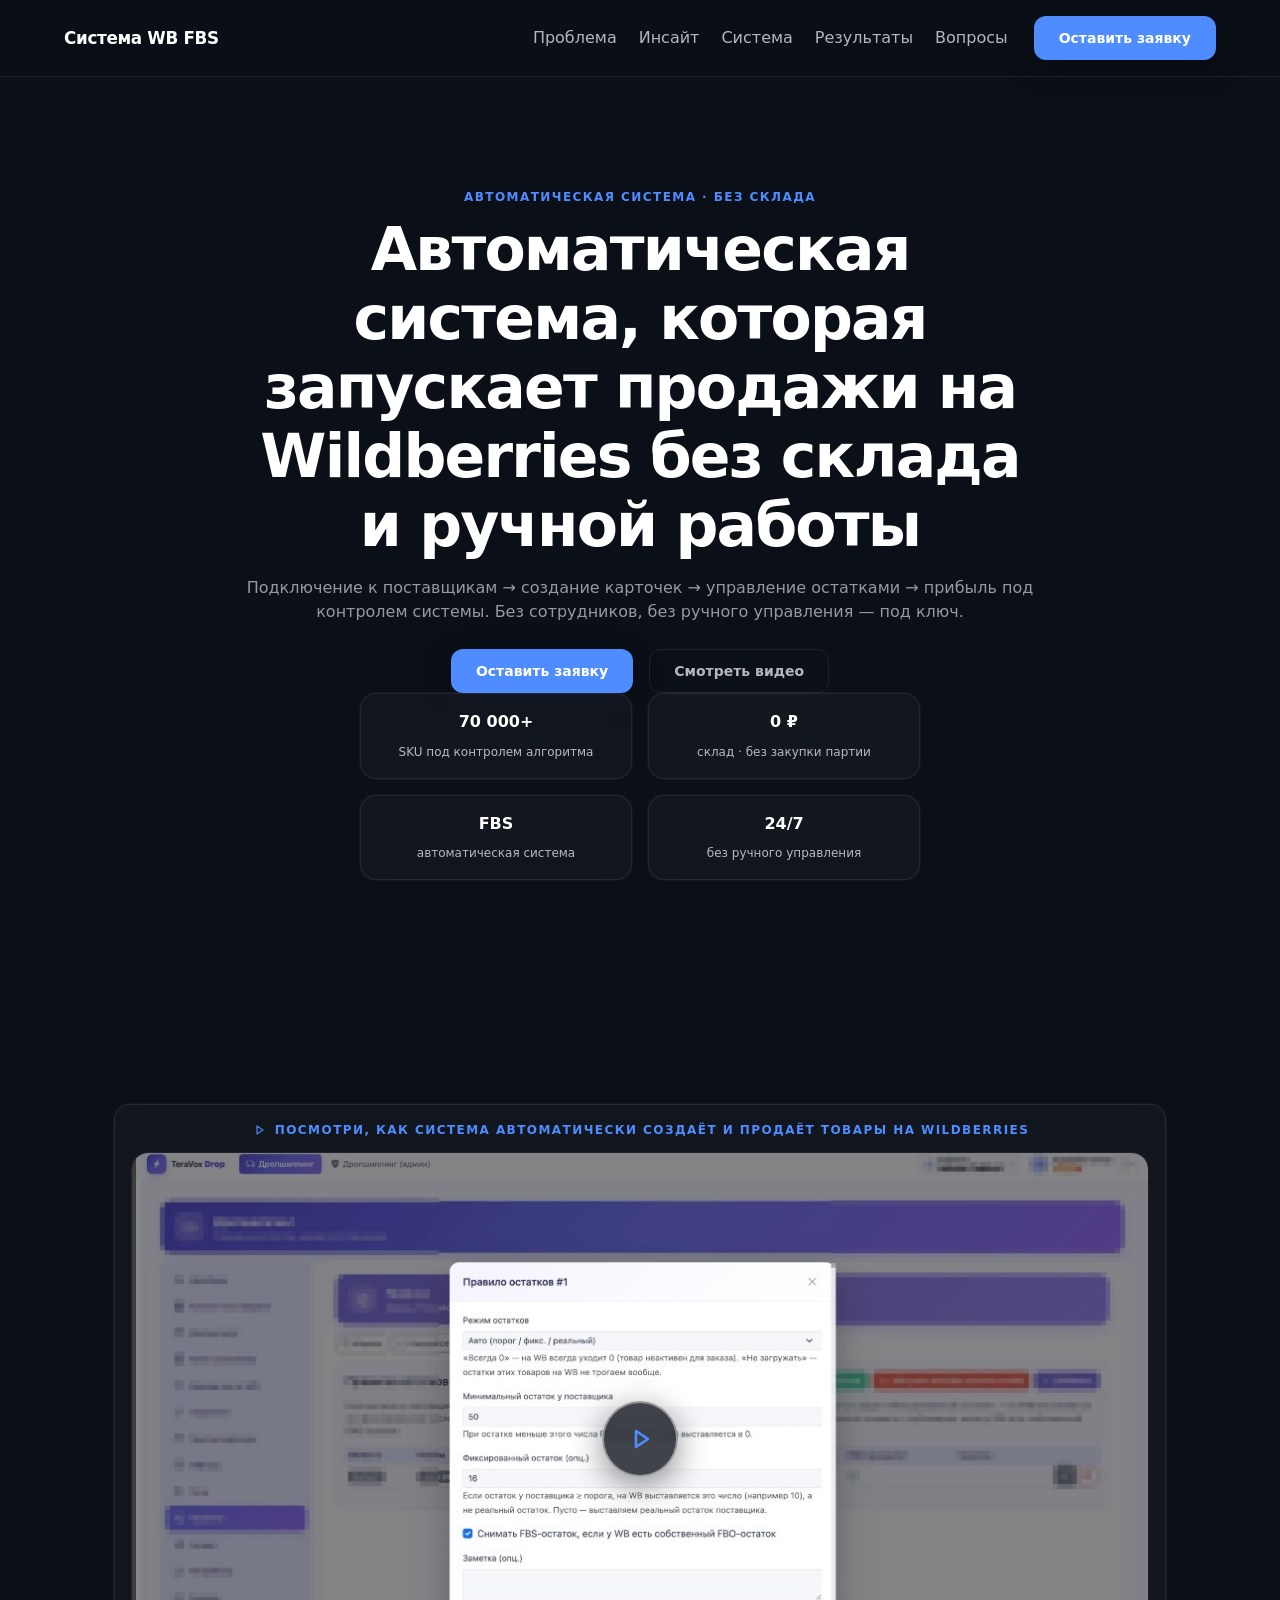
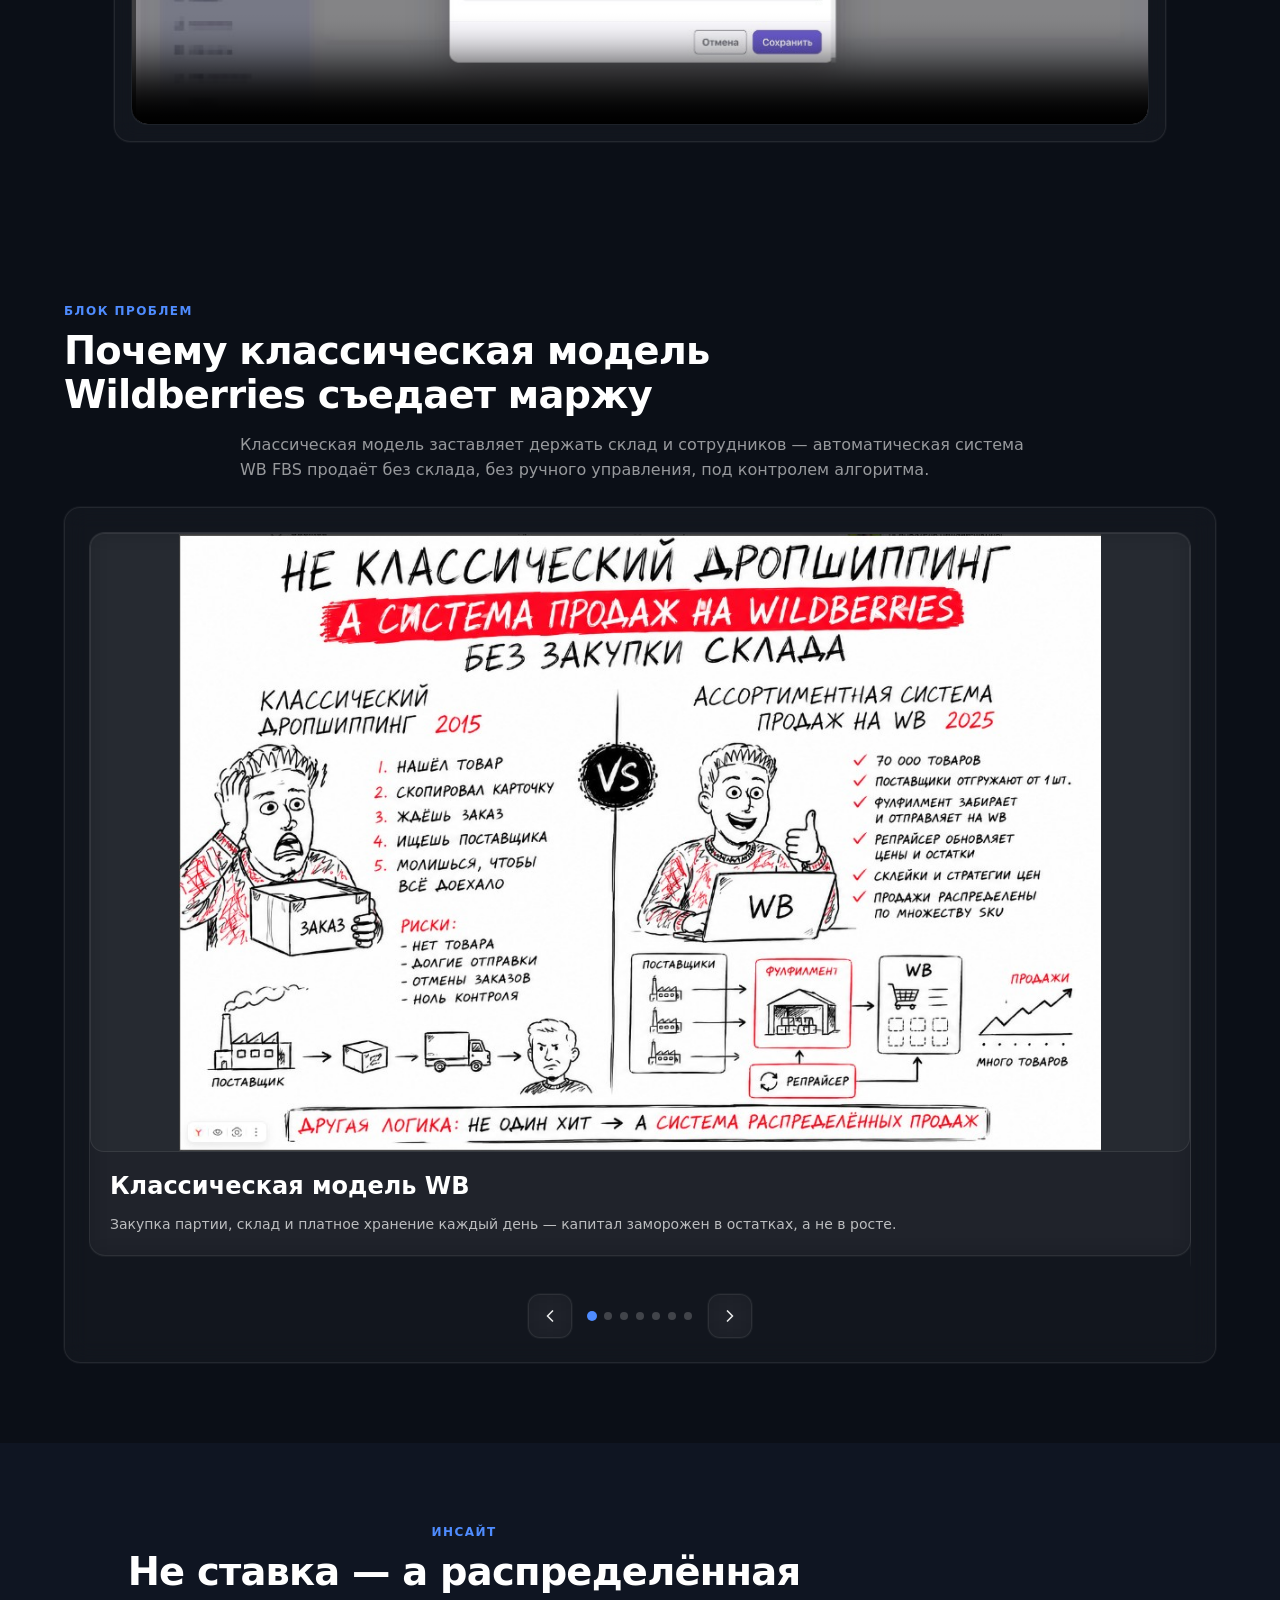
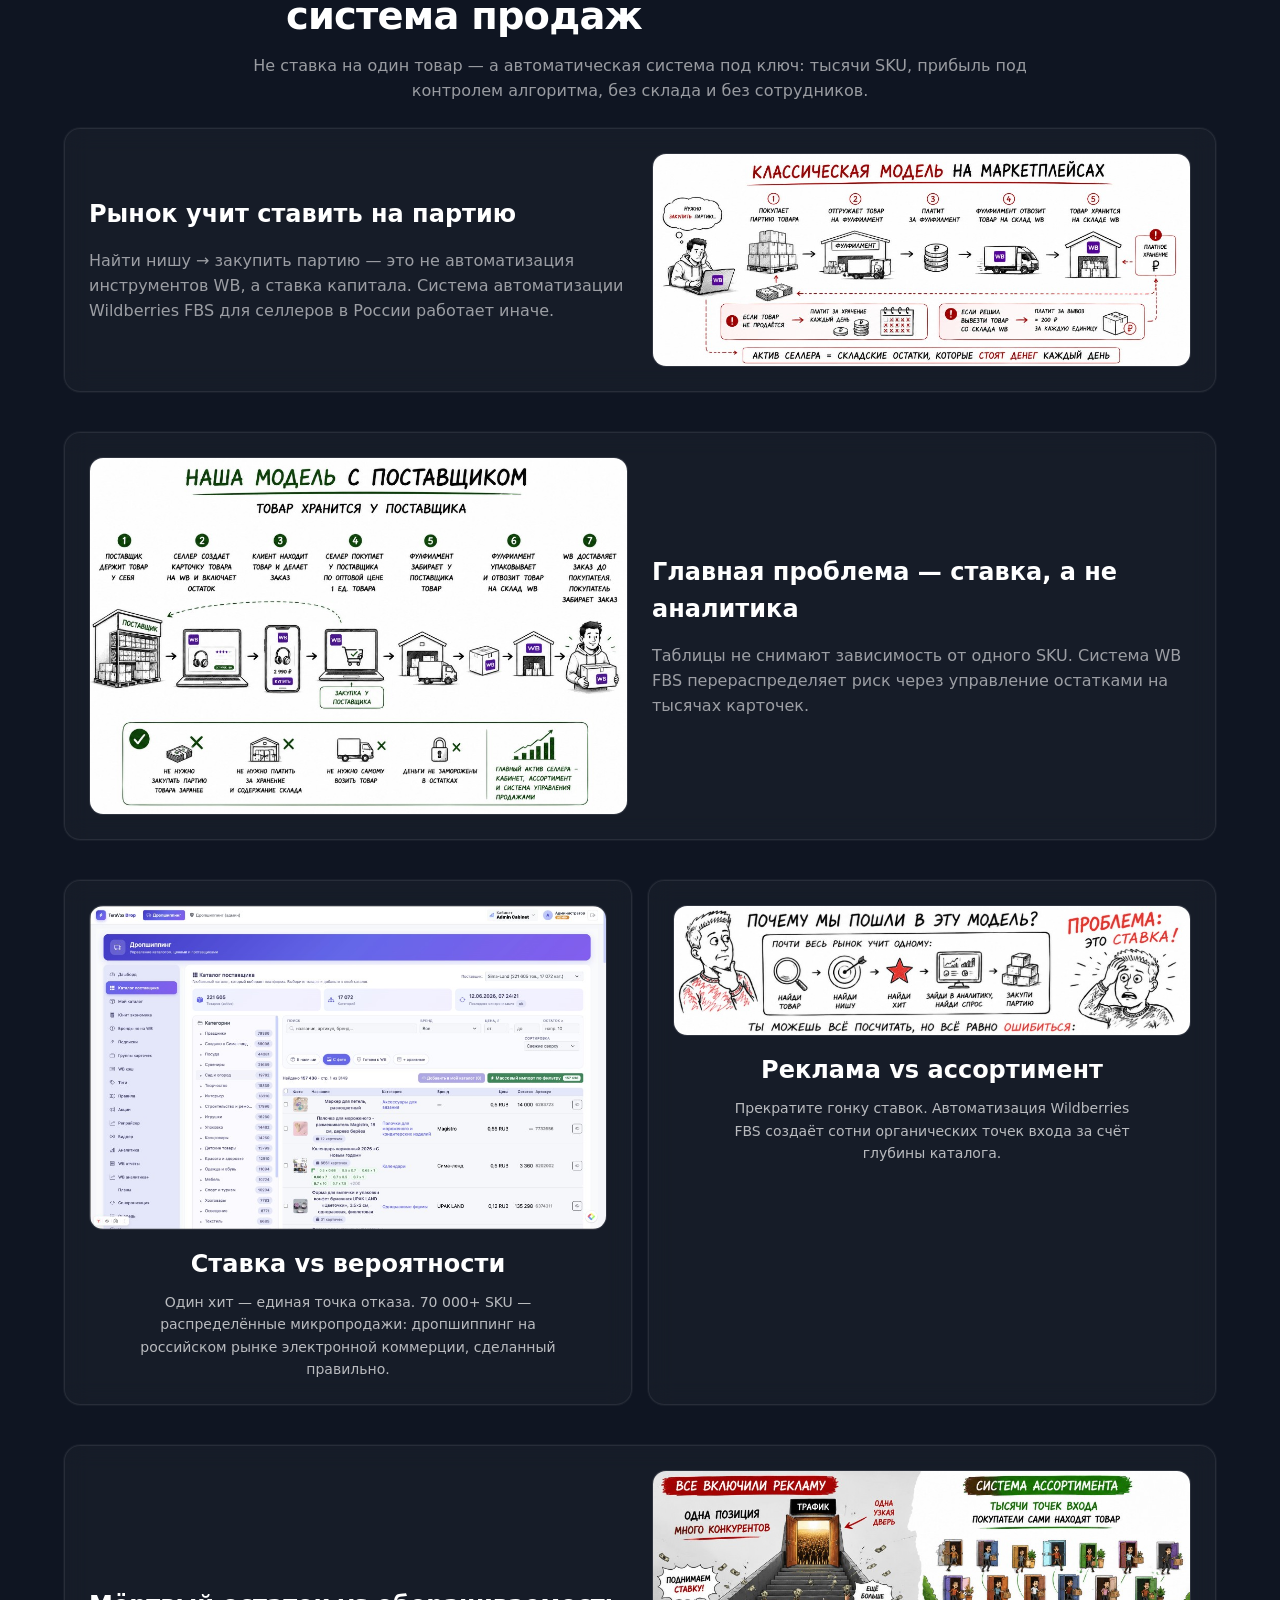
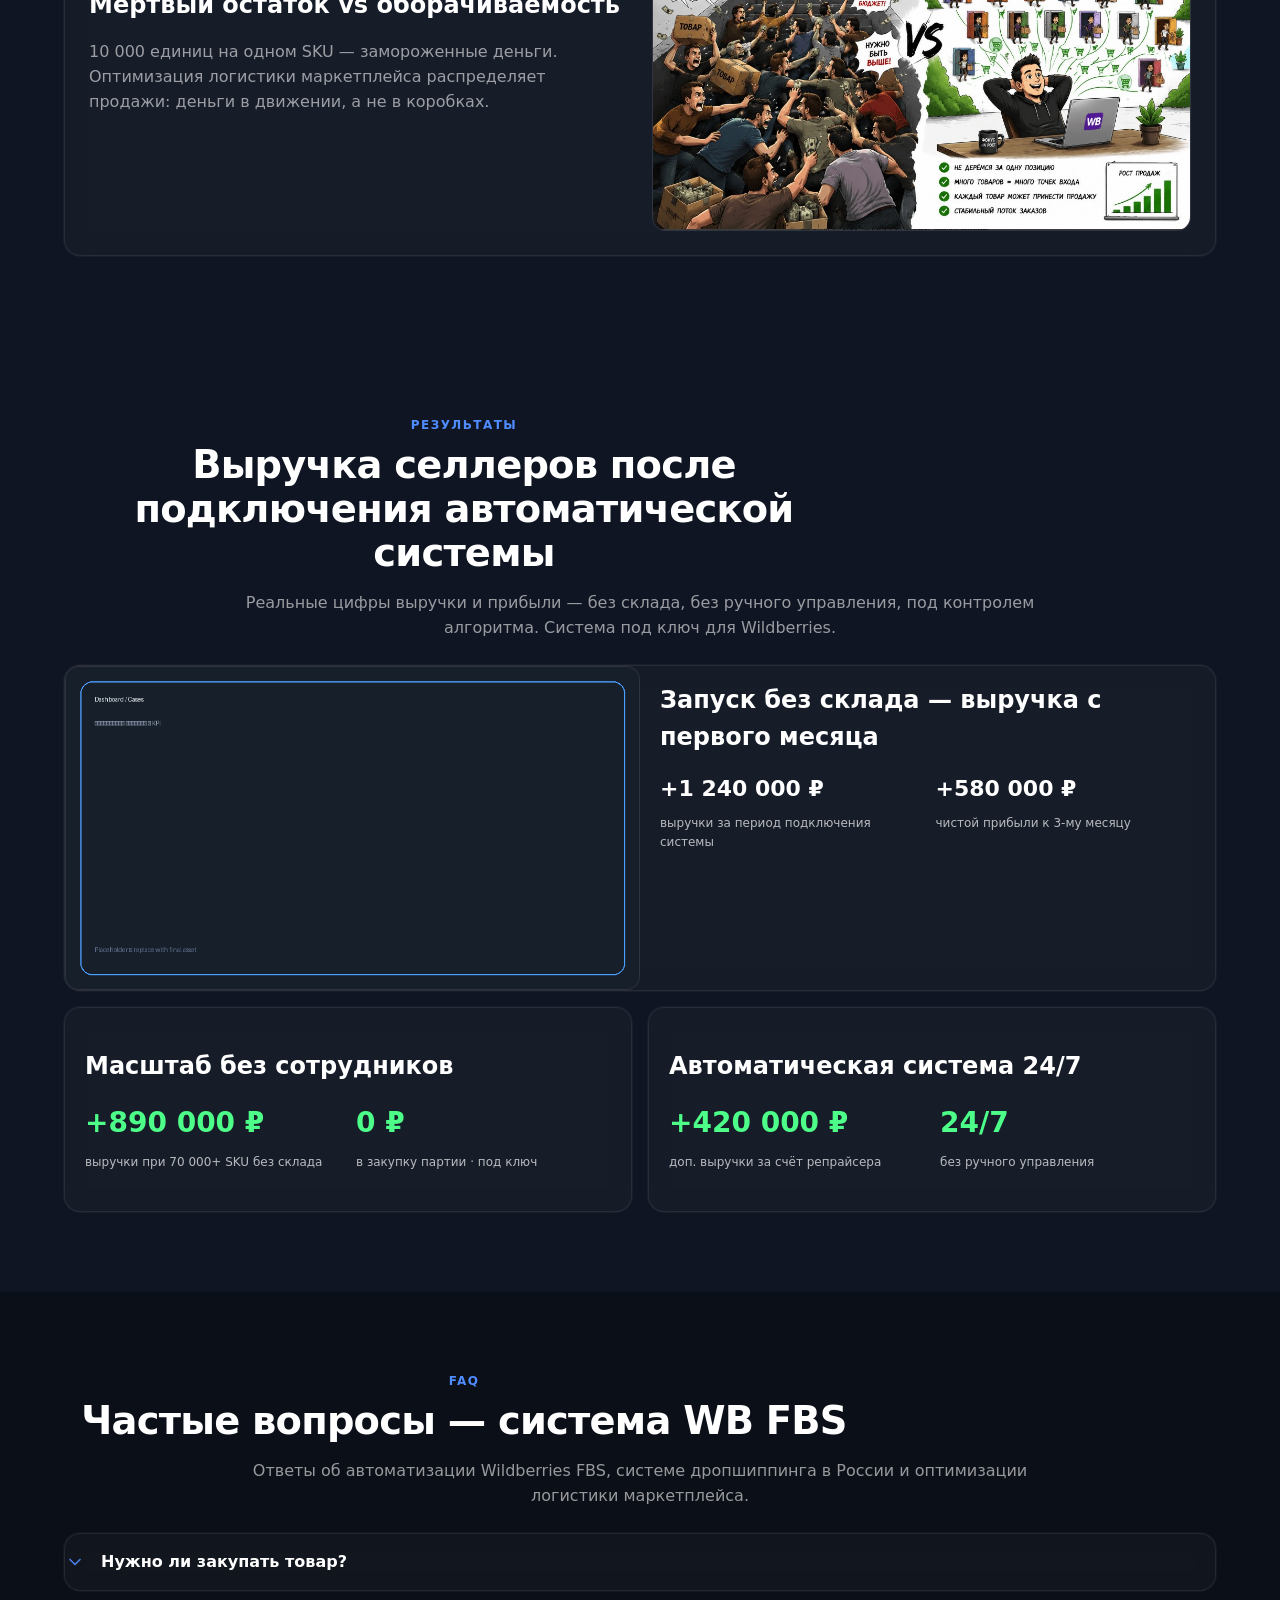
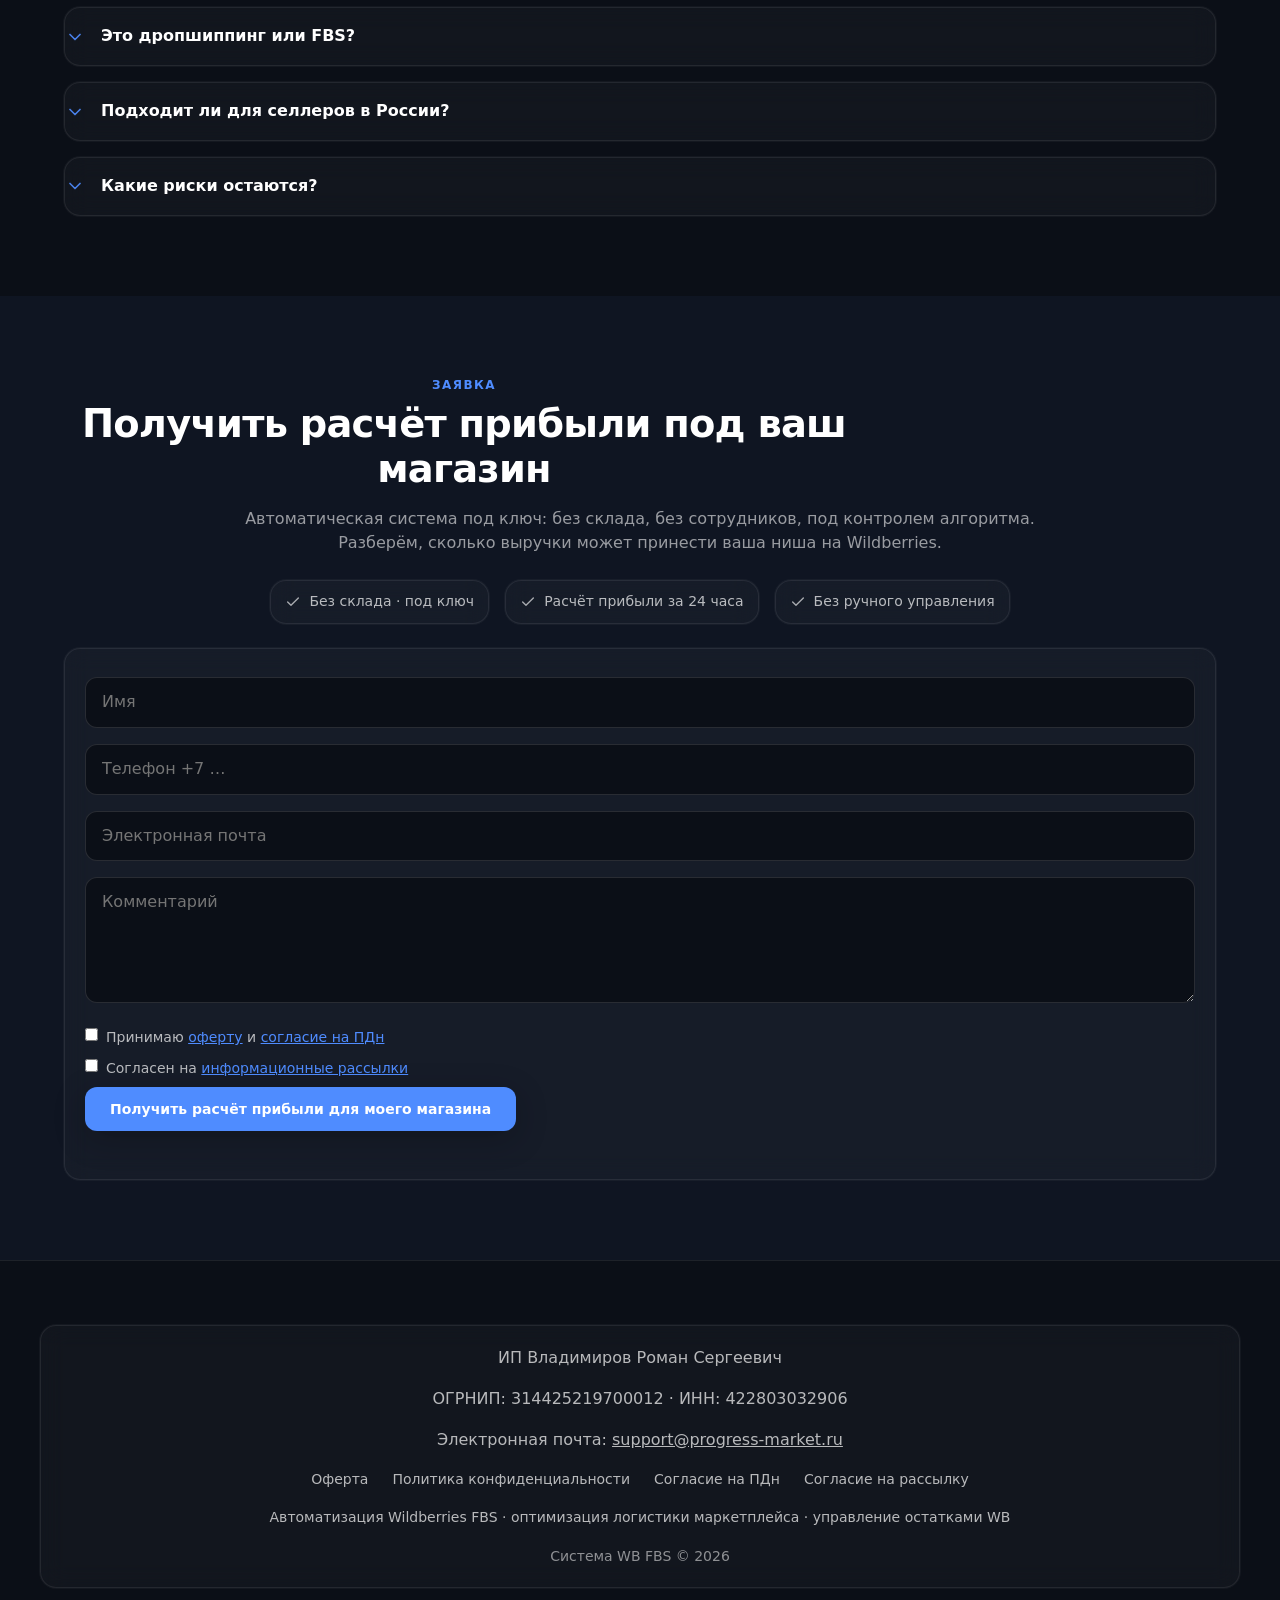
==== lifeos/index.html @ e5614f04 "init: add market teravox landing source" ====
<!DOCTYPE html>
<html lang="ru">
<head>
  <meta charset="UTF-8">
  <meta name="viewport" content="width=device-width, initial-scale=1.0, viewport-fit=cover">
  <meta name="apple-mobile-web-app-capable" content="yes">
  <meta name="format-detection" content="telephone=no">
  <title>Система WB FBS — market.teravox.ru</title>
  <meta name="robots" content="index,follow">
  <meta name="theme-color" content="#0b0f17">
  <link rel="canonical" href="https://market.teravox.ru/lifeos/">
  <meta property="og:url" content="https://market.teravox.ru/lifeos/">
  <meta property="og:site_name" content="Система WB FBS">
  <style>
    html, body {
      margin: 0;
      background: #0b0f14;
      color: #f4f7fc;
      font-family: system-ui, -apple-system, "Segoe UI", sans-serif;
      min-height: 100%;
    }
    #app {
      min-height: 100vh;
      visibility: visible;
    }
    #boot-shell {
      padding: 24px 20px 48px;
      max-width: 720px;
      margin: 0 auto;
    }
    #boot-shell h1 {
      font-size: clamp(1.35rem, 5vw, 1.75rem);
      line-height: 1.25;
      margin: 12px 0;
    }
    #boot-shell p {
      margin: 0;
      line-height: 1.5;
      color: rgba(244, 247, 252, 0.75);
    }
    #boot-shell .boot-kicker {
      font-size: 0.75rem;
      letter-spacing: 0.08em;
      text-transform: uppercase;
      color: #4f8cff;
      font-weight: 700;
    }
    #boot-shell .boot-status {
      margin-top: 20px;
      font-size: 0.9rem;
    }
    /* ULS header critical — desktop horizontal nav */
    @media (min-width: 769px) {
      .site-header__mobile-tools { display: none !important; }
      .site-header__menu-shell { display: block !important; position: static !important; flex: 1; }
      .site-header__menu-row {
        display: flex !important;
        flex-direction: row !important;
        flex-wrap: nowrap !important;
        align-items: center !important;
        justify-content: flex-end !important;
      }
      .site-header__nav {
        display: flex !important;
        flex-direction: row !important;
        flex-wrap: nowrap !important;
        width: auto !important;
      }
      .site-header__shell-actions {
        display: flex !important;
        flex-direction: row !important;
        width: auto !important;
        flex-shrink: 0;
      }
      .site-header__shell-cta { width: auto !important; }
    }
  </style>
  <link rel="stylesheet" href="/landing/styles/ui-kit.css?v=2026.06.19.02">
  <link rel="stylesheet" href="/landing/styles/styles.css?v=2026.06.19.02">
</head>
<body>

<div id="app">
  <div id="boot-shell">
    <p class="boot-kicker">Автоматическая система · без склада</p>
    <h1>Система WB FBS — продажи на Wildberries без склада</h1>
    <p>Автоматизация FBS, управление остатками и масштабирование ассортимента.</p>
    <p class="boot-status">Загрузка страницы…</p>
  </div>
</div>

<noscript>
  <div style="color:#f4f7fc;padding:40px;background:#0b0f14;min-height:100vh;font-family:system-ui,sans-serif">
    Включите JavaScript для полной версии сайта.
  </div>
</noscript>

<script>
  window.__ENTRY_SAFE_MODE__ = true;
  window.addEventListener("unhandledrejection", function (e) {
    if (window.__RENDER_FROZEN__) return;
    console.warn("[BOOT]", e.reason);
  });
</script>
<script type="module" src="/lifeos/app.js?v=2026.06.19.02"></script>
</body>
</html>
---- landing/styles/ui-kit.css ----
/**
 * WB FBS System — UI Kit
 * 8px grid · glass-dark SaaS · production tokens
 */
:root {
  /* ── Color (design system) ── */
  --color-bg: #0b0f17;
  --color-bg-soft: #0f1522;
  --color-bg-glass: rgba(11, 15, 23, 0.88);
  --color-surface: rgba(255, 255, 255, 0.03);
  --color-surface-solid: #151c2b;
  --color-surface-hover: rgba(255, 255, 255, 0.06);
  --color-border: rgba(255, 255, 255, 0.08);
  --color-border-strong: rgba(255, 255, 255, 0.12);
  --color-text: #ffffff;
  --color-muted: rgba(255, 255, 255, 0.7);
  --color-accent: #4f8cff;
  --color-accent-hover: #3d7aef;
  --color-accent-soft: rgba(79, 140, 255, 0.14);
  --color-accent-border: rgba(79, 140, 255, 0.35);
  --color-success: #4dff88;
  --color-danger: #ff6b6b;

  /* ── Spacing scale (8 → 16 → 24 → 40 → 64 → 96) ── */
  --space-1: 8px;
  --space-2: 16px;
  --space-3: 24px;
  --space-4: 40px;
  --space-5: 64px;
  --space-6: 96px;

  /* Legacy aliases */
  --space-8: var(--space-5);
  --space-10: 80px;
  --space-12: var(--space-6);
  --space-15: var(--space-5);

  /* ── Layout ── */
  --content-max: 960px;
  --wide-max: 1200px;
  --narrow-max: 640px;
  --section-gap: var(--space-5);
  --section-gap-hero: 32px;
  --section-gap-video: 40px;
  --section-y: var(--space-4);
  --section-y-lg: var(--space-5);
  --card-padding: 16px;
  --card-padding-lg: 20px;

  /* ── Container ── */
  --container-max: var(--wide-max);
  --container-padding: var(--space-3);

  /* ── Typography ── */
  --font-sans: "Inter", system-ui, -apple-system, "Segoe UI", Arial, sans-serif;
  --text-h1: clamp(2.125rem, 5vw, 3.75rem);
  --text-h2: clamp(2rem, 3vw, 2.5rem);
  --text-h3: clamp(1.25rem, 2vw, 1.5rem);
  --text-body: clamp(1rem, 1.1vw, 1.125rem);
  --text-body-sm: 0.875rem;
  --text-caption: 0.75rem;
  --leading-tight: 1.15;
  --leading-body: 1.55;
  --leading-relaxed: 1.6;
  --body-opacity: 0.82;

  /* ── Radius & shadow (unified) ── */
  --radius-sm: 12px;
  --radius-md: 14px;
  --radius-lg: 16px;
  --shadow-soft: 0 8px 32px rgba(0, 0, 0, 0.24);
  --shadow-card: 0 16px 48px rgba(0, 0, 0, 0.28);
  --shadow-glow: 0 0 0 1px rgba(255, 255, 255, 0.04);

  /* ── Motion ── */
  --ease-out: cubic-bezier(0.22, 1, 0.36, 1);
  --duration-fast: 200ms;
  --duration-base: 250ms;
  --duration-slow: 300ms;

  /* Legacy aliases */
  --bg: var(--color-bg);
  --bg-soft: var(--color-bg-soft);
  --card: var(--color-surface);
  --card-hover: var(--color-surface-hover);
  --text: var(--color-text);
  --muted: var(--color-muted);
  --accent: var(--color-accent);
  --accent-soft: var(--color-accent-soft);
  --success: var(--color-success);
  --radius: var(--radius-lg);
  --shadow: var(--shadow-card);
  --ease: var(--ease-out);
}

/* ── Container ── */
.container {
  width: min(100% - (var(--container-padding) * 2), var(--container-max));
  margin-inline: auto;
  padding-inline: var(--container-padding);
}

/* ── Typography utilities ── */
.u-h1 {
  font-size: var(--text-h1);
  line-height: var(--leading-tight);
  letter-spacing: -0.025em;
  font-weight: 700;
}

.u-h2 {
  font-size: var(--text-h2);
  line-height: var(--leading-tight);
  letter-spacing: -0.02em;
  font-weight: 700;
}

.u-h3 {
  font-size: var(--text-h3);
  line-height: var(--leading-body);
  font-weight: 600;
}

.u-body {
  font-size: var(--text-body);
  line-height: var(--leading-body);
  color: var(--color-muted);
  opacity: var(--body-opacity);
}

.u-body-sm {
  font-size: var(--text-body-sm);
  line-height: var(--leading-relaxed);
}

/* ── Button system ── */
.btn {
  display: inline-flex;
  align-items: center;
  justify-content: center;
  gap: var(--space-1);
  min-height: 44px;
  padding: 12px var(--space-3);
  border-radius: var(--radius-sm);
  font: inherit;
  font-size: var(--text-body-sm);
  font-weight: 700;
  line-height: 1.2;
  text-decoration: none;
  border: 1px solid transparent;
  cursor: pointer;
  white-space: nowrap;
  transition:
    transform var(--duration-fast) var(--ease-out),
    background var(--duration-fast) var(--ease-out),
    border-color var(--duration-fast) var(--ease-out),
    box-shadow var(--duration-fast) var(--ease-out);
}

.btn:hover {
  transform: translateY(-1px);
}

.btn:active {
  transform: translateY(0);
}

.btn-primary {
  background: var(--color-accent);
  color: #fff;
  box-shadow: var(--shadow-soft);
}

.btn-primary:hover {
  background: var(--color-accent-hover);
}

.btn-secondary {
  background: var(--color-surface);
  color: var(--color-text);
  border-color: var(--color-border);
  box-shadow: var(--shadow-glow);
}

.btn-secondary:hover {
  background: var(--color-surface-hover);
  border-color: var(--color-accent-border);
}

.btn-ghost {
  background: transparent;
  color: var(--color-muted);
  border-color: var(--color-border);
}

.btn-ghost:hover {
  color: var(--color-text);
  border-color: var(--color-border-strong);
  background: rgba(255, 255, 255, 0.03);
}

/* ── Surface / glass (legacy compat) ── */
.surface {
  background: var(--color-surface);
  border: 1px solid var(--color-border);
  border-radius: var(--radius-lg);
  backdrop-filter: blur(12px);
  -webkit-backdrop-filter: blur(12px);
}

.surface-glass {
  background: var(--color-bg-glass);
  backdrop-filter: blur(12px);
  -webkit-backdrop-filter: blur(12px);
  border-bottom: 1px solid var(--color-border);
}

/* ── Icon system ── */
.icon {
  display: inline-flex;
  align-items: center;
  justify-content: center;
  width: 20px;
  height: 20px;
  opacity: 0.9;
  flex-shrink: 0;
  color: currentColor;
}

.icon svg {
  width: 100%;
  height: 100%;
  display: block;
}

.icon--sm {
  width: 16px;
  height: 16px;
}

.icon--lg {
  width: 36px;
  height: 36px;
  opacity: 1;
  color: var(--color-accent);
}

/* ── Section tag / title rhythm ── */
.section-tag {
  margin: 0 0 var(--space-1);
  color: var(--color-accent);
  font-size: var(--text-caption);
  font-weight: 700;
  text-transform: uppercase;
  letter-spacing: 0.12em;
}

.section-title {
  margin: 0 0 var(--space-2);
  color: var(--color-text);
}

.section-subtitle {
  margin: 0;
  color: var(--color-muted);
  opacity: var(--body-opacity);
  max-width: 560px;
}

.section-header--center .section-subtitle {
  margin-inline: auto;
}

/* ── Card / glass frame system ── */
.card {
  background: rgba(255, 255, 255, 0.03);
  border: 1px solid rgba(255, 255, 255, 0.08);
  border-radius: var(--radius-lg);
  padding: var(--card-padding);
  backdrop-filter: blur(12px);
  -webkit-backdrop-filter: blur(12px);
  box-shadow: var(--shadow-glow);
  transition: all var(--duration-fast) ease;
}

.card:hover {
  transform: translateY(-4px);
  border-color: rgba(79, 140, 255, 0.35);
}

.card--chip {
  padding: 10px 14px;
}

.card--chip:hover {
  transform: none;
  border-color: rgba(79, 140, 255, 0.25);
}

.card--flat:hover,
.card--media:hover {
  transform: none;
  border-color: rgba(79, 140, 255, 0.2);
}

.card--media {
  padding: var(--card-padding);
}

.accent {
  color: var(--color-accent);
}

/* ── Image frame (CLS-safe) ── */
.img-frame {
  overflow: hidden;
  border-radius: var(--radius-md);
  background: var(--color-surface);
  border: 1px solid var(--color-border);
  aspect-ratio: 16 / 9;
}

.img-frame img {
  width: 100%;
  height: 100%;
  object-fit: contain;
  object-position: center;
  transition: transform var(--duration-slow) var(--ease-out);
}

.img-frame:hover img {
  transform: scale(1.02);
}

.img-frame--auto {
  aspect-ratio: auto;
}

.img-frame--auto img {
  height: auto;
  object-fit: cover;
}
---- landing/styles/styles.css ----
/* Layout styles — LifeOS Landing Standard v1.0 */

*,
*::before,
*::after {
  box-sizing: border-box;
}

html {
  scroll-behavior: smooth;
  overflow-x: hidden;
  max-width: 100%;
}

body {
  margin: 0;
  font-family: var(--font-sans);
  background: var(--color-bg);
  color: var(--color-text);
  font-size: var(--text-body);
  line-height: var(--leading-body);
  -webkit-font-smoothing: antialiased;
  overflow-x: hidden;
  max-width: 100%;
  word-break: break-word;
  overflow-wrap: break-word;
}

/* ── Pre-boot shell (zero-flicker) ── */

#app {
  max-width: 100%;
  min-width: 0;
  min-height: 100vh;
  visibility: visible;
}

#app.ready {
  visibility: visible;
}

#preloader {
  position: fixed;
  inset: 0;
  z-index: 9999;
  display: flex;
  align-items: center;
  justify-content: center;
  background: var(--color-bg);
  color: var(--color-text);
  pointer-events: all;
}

#preloader.is-hidden {
  display: none;
}

.preloader__inner {
  text-align: center;
  padding: var(--space-3);
}

.preloader__text {
  margin: 0;
  font-size: var(--text-body);
  color: var(--color-muted);
  letter-spacing: 0.04em;
}

#lifeos-boot-error {
  display: none;
  position: fixed;
  inset: 0;
  z-index: 10000;
  overflow: auto;
  background: #1a0505;
  color: #ffd0d0;
  pointer-events: all;
}

#lifeos-boot-error.is-visible {
  display: block;
}

.boot-error__panel {
  max-width: 720px;
  margin: 0 auto;
  padding: var(--space-6) var(--space-3);
}

.boot-error__title {
  margin: 0 0 var(--space-2);
  font-size: var(--text-h2);
  color: #ff6666;
}

.boot-error__lead {
  margin: 0 0 var(--space-3);
  color: #ffb4b4;
}

.boot-error__list {
  margin: 0;
  padding-left: var(--space-3);
  line-height: 1.6;
}

.boot-error__list li {
  margin-bottom: var(--space-1);
}

a {
  color: inherit;
}

img {
  max-width: 100%;
  height: auto;
  display: block;
}

figure {
  margin: 0;
}

.sr-only {
  position: absolute;
  width: 1px;
  height: 1px;
  padding: 0;
  margin: -1px;
  overflow: hidden;
  clip: rect(0, 0, 0, 0);
  white-space: nowrap;
  border: 0;
}

/* ── SaaS container (centered layout) ── */

.container {
  width: 100%;
  max-width: 1200px;
  margin-left: auto;
  margin-right: auto;
  padding-left: 24px;
  padding-right: 24px;
}

.site-header__inner.container,
.site-footer__inner.container {
  max-width: 1200px;
}

/* ── Site header ── */

.site-header {
  position: fixed;
  top: 0;
  left: 0;
  right: 0;
  width: 100%;
  z-index: 1000;
  padding-top: env(safe-area-inset-top, 0px);
  border-bottom: 1px solid var(--color-border);
  background: var(--color-bg-glass);
  backdrop-filter: blur(14px);
  -webkit-backdrop-filter: blur(14px);
}

.site-header__backdrop {
  position: fixed;
  inset: 0;
  z-index: 1001;
  border: 0;
  padding: 0;
  margin: 0;
  background: rgba(0, 0, 0, 0.5);
  cursor: pointer;
}

.site-header__backdrop[hidden] {
  display: none !important;
}

main#top {
  padding-top: var(--site-header-height, 56px);
}

[id] {
  scroll-margin-top: calc(var(--site-header-height, 56px) + 12px);
}

.site-header__bar {
  position: relative;
  z-index: 1003;
}

.site-header__inner {
  display: flex;
  align-items: center;
  justify-content: space-between;
  flex-wrap: nowrap;
  gap: 12px;
  min-height: 56px;
  padding-top: 8px;
  padding-bottom: 8px;
}

.site-header__logo {
  flex: 0 1 auto;
  min-width: 0;
  font-weight: 700;
  font-size: clamp(0.875rem, 3.5vw, 1.05rem);
  text-decoration: none;
  letter-spacing: -0.02em;
  color: var(--color-text);
  white-space: nowrap;
  overflow: hidden;
  text-overflow: ellipsis;
}

.site-header__mobile-tools {
  display: flex;
  align-items: center;
  gap: 8px;
  flex-shrink: 0;
  margin-left: auto;
}

.site-header__burger {
  display: inline-flex;
  align-items: center;
  justify-content: center;
  flex-shrink: 0;
  width: 44px;
  height: 44px;
  padding: 0;
  border: 1px solid var(--color-border);
  border-radius: 10px;
  background: rgba(255, 255, 255, 0.04);
  color: var(--color-text);
  cursor: pointer;
  touch-action: manipulation;
  -webkit-tap-highlight-color: transparent;
}

.site-header__burger .icon {
  width: 22px;
  height: 22px;
}

.site-header__cta-bar {
  display: inline-flex;
  flex-shrink: 0;
  align-items: center;
  justify-content: center;
  min-height: 40px;
  padding: 8px 14px;
  font-size: 0.875rem;
  white-space: nowrap;
}

/* Mobile: menu hidden until open */
.site-header__menu-shell {
  display: none;
}

.site-header__menu-row {
  display: flex;
  flex-direction: column;
  align-items: stretch;
  gap: 16px;
  width: 100%;
}

.site-header__nav {
  display: flex;
  flex-direction: column;
  width: 100%;
  gap: 0;
}

.site-header__nav-link {
  color: var(--color-muted);
  text-decoration: none;
  transition: color var(--duration-fast) var(--ease-out);
}

.site-header__nav-link:hover,
.site-header__nav-link:focus-visible {
  color: var(--color-text);
}

.site-header__shell-actions {
  display: flex;
  flex-direction: column;
  gap: 12px;
  width: 100%;
}

.site-header__shell-actions .btn {
  width: 100%;
  justify-content: center;
}

.site-header__shell-cta {
  white-space: nowrap;
}

body.site-menu-open {
  overflow: hidden;
  touch-action: none;
}

/* Mobile overlay (≤768px) */
@media (max-width: 768px) {
  .site-header__nav-link[data-nav-scope="desktop"] {
    display: none !important;
  }

  .site-header__menu-shell.is-open {
    display: block;
    position: fixed;
    top: var(--site-header-height, 56px);
    left: 0;
    right: 0;
    bottom: 0;
    z-index: 1002;
    overflow-y: auto;
    -webkit-overflow-scrolling: touch;
    padding: 16px 16px calc(24px + env(safe-area-inset-bottom, 0px));
    background: rgba(11, 15, 23, 0.98);
    border-top: 1px solid var(--color-border);
    box-shadow: 0 16px 40px rgba(0, 0, 0, 0.35);
  }

  .site-header__nav-link {
    display: flex;
    align-items: center;
    min-height: 48px;
    padding: 12px 4px;
    font-size: var(--text-body-sm);
    border-bottom: 1px solid var(--color-border);
  }
}

/* Desktop horizontal bar (≥769px) */
@media (min-width: 769px) {
  .site-header__inner {
    min-height: 64px;
    padding-top: var(--space-2);
    padding-bottom: var(--space-2);
  }

  .site-header__logo {
    font-size: 1.05rem;
    margin-right: 16px;
  }

  .site-header__mobile-tools {
    display: none !important;
  }

  .site-header__backdrop {
    display: none !important;
  }

  body.site-menu-open {
    overflow: auto;
    touch-action: auto;
  }

  .site-header__menu-shell,
  .site-header__menu-shell--desktop,
  .site-header__menu-shell.is-open {
    display: block !important;
    position: static !important;
    flex: 1 1 auto;
    min-width: 0;
    padding: 0;
    margin: 0;
    background: transparent;
    border: none;
    box-shadow: none;
    overflow: visible;
  }

  .site-header__menu-row {
    display: flex !important;
    flex-direction: row !important;
    flex-wrap: nowrap !important;
    align-items: center !important;
    justify-content: flex-end !important;
    gap: 8px;
    width: 100%;
  }

  .site-header__nav {
    display: flex !important;
    flex-direction: row !important;
    flex-wrap: nowrap !important;
    align-items: center;
    justify-content: flex-end;
    width: auto !important;
    flex: 0 1 auto;
    min-width: 0;
    gap: 2px;
  }

  .site-header__nav-link {
    display: inline-flex !important;
    align-items: center;
    padding: 8px 10px;
    white-space: nowrap;
    min-height: auto;
    border-bottom: none;
  }

  .site-header__shell-actions {
    display: flex !important;
    flex-direction: row !important;
    flex: 0 0 auto;
    width: auto !important;
    margin-left: 8px;
  }

  .site-header__shell-actions .btn,
  .site-header__shell-cta {
    width: auto !important;
    display: inline-flex !important;
  }
}

/* ── Hero ── */

.hero {
  padding-top: 80px;
  padding-bottom: 80px;
  padding-inline: 0;
  text-align: center;
}

.hero__layout {
  max-width: var(--wide-max);
  margin: 0 auto;
  display: flex;
  flex-direction: column;
  align-items: center;
  gap: var(--space-3);
}

.hero__inner {
  max-width: var(--content-max);
  margin: 0 auto;
  width: 100%;
}

.hero-video-wrapper {
  width: 100%;
  max-width: 1100px;
  margin: 0 auto;
  text-align: center;
}

.section--video .container,
.section--video .section-inner {
  max-width: 1100px;
}

.section--video,
.video-section {
  padding-top: 0;
  padding-bottom: var(--space-4);
}

.hero__tag {
  text-align: center;
}

.hero-title {
  font-size: var(--text-h1);
  font-weight: 700;
  line-height: var(--leading-tight);
  text-align: center;
  letter-spacing: -0.03em;
  margin: 0 auto var(--space-2);
  max-width: 800px;
  color: var(--color-text);
}

.hero-subtitle {
  font-size: var(--text-body);
  line-height: var(--leading-body);
  opacity: var(--body-opacity);
  text-align: center;
  max-width: 800px;
  margin: 0 auto var(--space-3);
  color: var(--color-muted);
}

.video-kicker {
  display: inline-flex;
  align-items: center;
  justify-content: center;
  gap: var(--space-1);
  font-size: var(--text-caption);
  letter-spacing: 0.12em;
  color: var(--color-accent);
  margin: 0 auto 14px;
  text-transform: uppercase;
  font-weight: 700;
  line-height: 1.4;
}

.video-container {
  position: relative;
  width: 100%;
  max-width: 1100px;
  margin: 0 auto;
  border-radius: 16px;
  overflow: hidden;
  background: var(--color-bg);
  border: 1px solid var(--color-border);
  aspect-ratio: 16 / 9;
  touch-action: manipulation;
  -webkit-tap-highlight-color: transparent;
}

.video-container::before {
  content: "";
  position: absolute;
  inset: 0;
  pointer-events: none;
  z-index: 1;
  background: radial-gradient(ellipse at center, rgba(79, 140, 255, 0.12) 0%, transparent 65%);
}

.hero-video {
  position: absolute;
  inset: 0;
  z-index: 2;
  width: 100%;
  height: 100%;
  max-width: 1100px;
  margin: 0 auto;
  display: block;
  border-radius: 16px;
  object-fit: cover;
  -webkit-object-fit: cover;
  background: #0b0f17;
  cursor: pointer;
  pointer-events: auto;
}

.hero-video__play {
  position: absolute;
  left: 50%;
  top: 50%;
  z-index: 10;
  transform: translate(-50%, -50%);
  width: 76px;
  height: 76px;
  border: 2px solid rgba(255, 255, 255, 0.45);
  border-radius: 50%;
  display: inline-flex;
  align-items: center;
  justify-content: center;
  padding: 0;
  margin: 0;
  background: rgba(11, 15, 23, 0.78);
  color: #f4f7fc;
  cursor: pointer;
  touch-action: manipulation;
  -webkit-tap-highlight-color: transparent;
  box-shadow: 0 8px 32px rgba(0, 0, 0, 0.45);
  backdrop-filter: blur(6px);
  -webkit-backdrop-filter: blur(6px);
  transition:
    transform var(--duration-fast) var(--ease-out),
    background var(--duration-fast) var(--ease-out);
}

.hero-video__play:hover {
  transform: translate(-50%, -50%) scale(1.06);
  background: rgba(11, 15, 23, 0.92);
  border-color: rgba(79, 140, 255, 0.65);
}

.hero-video__play[hidden] {
  display: none !important;
}

.hero-video__play .icon {
  width: 32px;
  height: 32px;
}

.hero-video__sound-hint {
  position: absolute;
  left: 50%;
  bottom: 16px;
  z-index: 10;
  transform: translateX(-50%);
  display: inline-flex;
  align-items: center;
  gap: 8px;
  padding: 10px 16px;
  border: 1px solid rgba(255, 255, 255, 0.28);
  border-radius: 999px;
  background: rgba(11, 15, 23, 0.82);
  color: #f4f7fc;
  font: inherit;
  font-size: var(--text-body-sm);
  cursor: pointer;
  touch-action: manipulation;
  -webkit-tap-highlight-color: transparent;
  backdrop-filter: blur(8px);
  -webkit-backdrop-filter: blur(8px);
}

.hero-video__sound-hint:hover {
  background: rgba(11, 15, 23, 0.94);
  border-color: rgba(79, 140, 255, 0.55);
}

.hero-video__sound-hint[hidden] {
  display: none !important;
}

#heroVideo,
#heroVideo.hero-video,
#heroVideo[hidden],
#heroVideo.hidden,
#heroVideo.opacity-0,
#heroVideo.is-loading,
#heroVideo.video-disabled {
  opacity: 1 !important;
  visibility: visible !important;
  display: block !important;
}

.hero-video__fallback {
  position: absolute;
  inset: 0;
  width: 100%;
  height: 100%;
  display: block;
  object-fit: cover;
  border-radius: var(--radius-lg);
}

.hero-video__fallback[hidden] {
  display: none;
}

.video-play-overlay {
  display: none !important;
  pointer-events: none !important;
  visibility: hidden !important;
}

.video-play-overlay:hover {
  background: rgba(11, 15, 23, 0.35);
}

@keyframes pulsePlay {
  0% {
    transform: scale(1);
    box-shadow: 0 0 0 0 rgba(255, 255, 255, 0.25);
  }
  70% {
    transform: scale(1.06);
    box-shadow: 0 0 0 18px rgba(255, 255, 255, 0);
  }
  100% {
    transform: scale(1);
    box-shadow: 0 0 0 0 rgba(255, 255, 255, 0);
  }
}

@keyframes pulsePlayBoost {
  0% {
    transform: scale(1);
    box-shadow:
      0 0 0 0 rgba(255, 255, 255, 0.45),
      0 0 24px rgba(255, 255, 255, 0.35);
  }
  70% {
    transform: scale(1.08);
    box-shadow:
      0 0 0 22px rgba(255, 255, 255, 0),
      0 0 40px rgba(255, 255, 255, 0.5);
  }
  100% {
    transform: scale(1);
    box-shadow:
      0 0 0 0 rgba(255, 255, 255, 0),
      0 0 24px rgba(255, 255, 255, 0.35);
  }
}

.play-button {
  width: 84px;
  height: 84px;
  border-radius: 50%;
  background: rgba(255, 255, 255, 0.18);
  backdrop-filter: blur(8px);
  -webkit-backdrop-filter: blur(8px);
  border: 1px solid rgba(255, 255, 255, 0.35);
  display: flex;
  align-items: center;
  justify-content: center;
  cursor: pointer;
  z-index: 10;
  position: relative;
  flex-shrink: 0;
  box-shadow: 0 0 0 0 rgba(255, 255, 255, 0.35);
  animation: pulsePlay 2.2s infinite ease-in-out;
  transition:
    transform var(--duration-fast) ease,
    background var(--duration-fast) ease;
}

.play-button:hover {
  animation-play-state: paused;
  transform: scale(1.12);
  background: rgba(255, 255, 255, 0.28);
}

.play-button::before {
  content: "";
  width: 0;
  height: 0;
  border-left: 18px solid rgba(255, 255, 255, 0.95);
  border-top: 10px solid transparent;
  border-bottom: 10px solid transparent;
  margin-left: 4px;
}

.play-button .icon {
  display: none;
}

/* Applied when visibility score is LOW (LifeOS agents) */
.play-button--visibility-boost {
  width: max(80px, 84px) !important;
  height: max(80px, 84px) !important;
  min-width: 80px !important;
  min-height: 80px !important;
  background: rgba(255, 255, 255, 0.28) !important;
  border: 1px solid rgba(255, 255, 255, 0.55) !important;
  z-index: 15 !important;
  box-shadow:
    0 0 0 0 rgba(255, 255, 255, 0.4),
    0 0 32px rgba(255, 255, 255, 0.35) !important;
  animation: pulsePlayBoost 2s infinite ease-in-out !important;
}

.video-play-overlay .play-button--visibility-boost {
  position: relative;
  z-index: 15 !important;
}

.video-play-overlay[data-lifeos-play-boost] {
  z-index: 5;
}

.play-button--visibility-boost::before {
  border-left-color: rgba(255, 255, 255, 1);
}

.seo-static-fallback {
  max-width: var(--content-max);
  margin: 0 auto;
  padding: var(--space-6) var(--space-3);
}

.seo-static-fallback h1,
.seo-static-fallback h2 {
  line-height: var(--leading-tight);
}

.seo-static-fallback p,
.seo-static-fallback li {
  color: var(--color-muted);
}

.hero__eyebrow {
  color: var(--color-accent);
  font-size: var(--text-caption);
  text-transform: uppercase;
  letter-spacing: 0.1em;
  margin: 0 0 var(--space-2);
  font-weight: 700;
}

.hero-stats {
  display: grid;
  grid-template-columns: repeat(2, 1fr);
  gap: var(--space-2);
  margin: 0 auto var(--space-3);
  max-width: 560px;
}

.hero-stat {
  padding: var(--space-2);
  text-align: center;
}

.hero-stat.card:hover {
  transform: none;
  border-color: rgba(79, 140, 255, 0.2);
}

.hero-stat__value {
  display: block;
  font-size: var(--text-body);
  margin-bottom: var(--space-1);
}

.hero-stat__label {
  display: block;
  font-size: var(--text-caption);
  color: var(--color-muted);
}

.hero-actions {
  display: flex;
  flex-wrap: wrap;
  gap: var(--space-2);
  justify-content: center;
}

.cta-buttons {
  display: flex;
  flex-wrap: wrap;
  gap: var(--space-2);
  justify-content: center;
}

/* ── Sections ── */

.section {
  margin-top: 0;
  padding: 80px 0;
  padding-inline: 0;
}

main > .section:first-of-type {
  margin-top: var(--section-gap-hero);
}

.section.section--video,
.section.video-section {
  margin-top: var(--section-gap-video);
}

.problem-block {
  padding: var(--space-3);
  overflow: hidden;
}

.problem-block:hover {
  transform: translateY(-4px);
}

.section--dark {
  background: var(--color-bg-soft);
}

.section-inner {
  max-width: 100%;
  margin: 0 auto;
  width: 100%;
  min-width: 0;
}

h1,
h2,
.section-title {
  max-width: 800px;
}

.section-header h2,
.section-header .section-title,
.section-lead,
.section-subtitle,
.hero-subtitle,
.hero-title {
  margin-left: auto;
  margin-right: auto;
}

.section-inner--content p,
.section-inner--narrow p,
.section-lead,
.section-subtitle {
  max-width: 800px;
}

.section-inner--content {
  max-width: var(--content-max);
}

.section-inner--wide {
  max-width: var(--wide-max);
}

.section-inner--narrow {
  max-width: var(--narrow-max);
}

.section-header {
  margin-bottom: var(--space-3);
}

.section-header--center {
  text-align: center;
}

.section-inner--narrow > .section-tag {
  text-align: center;
}

.section-header h2,
.section-header .section-title {
  margin: 0 0 var(--space-2);
}

.section-lead {
  margin: 0;
  color: var(--color-muted);
  opacity: var(--body-opacity);
  max-width: 560px;
}

.section-header--center .section-lead,
.section-header--center .section-subtitle {
  margin-left: auto;
  margin-right: auto;
}

/* ── Reveal ── */

.reveal {
  opacity: 0;
  transform: translateY(var(--space-3));
  transition:
    opacity var(--duration-slow) var(--ease-out),
    transform var(--duration-slow) var(--ease-out);
}

.reveal.is-visible {
  opacity: 1;
  transform: translateY(0);
}

/* ── Carousel ── */

.carousel {
  position: relative;
}

.carousel__viewport {
  overflow: hidden;
  border-radius: var(--radius-md);
}

.carousel__track {
  display: flex;
  transition: transform var(--duration-slow) var(--ease-out);
  will-change: transform;
}

.carousel__slide {
  flex: 0 0 100%;
  min-width: 0;
}

.slide-card {
  overflow: hidden;
  padding: 0;
}

.slide-card.card:hover {
  transform: translateY(-4px);
}

.slide-card__body {
  padding: var(--card-padding) var(--card-padding-lg) var(--card-padding-lg);
}

.slide-card__body h3 {
  margin: 0 0 var(--space-1);
}

.slide-card__body p {
  margin: 0;
  color: var(--color-muted);
}

.carousel__controls {
  display: flex;
  align-items: center;
  justify-content: center;
  gap: var(--space-2);
  margin-top: var(--space-2);
}

.carousel__btn {
  width: 44px;
  height: 44px;
  padding: 0;
  border-radius: var(--radius-sm);
  background: var(--color-surface);
  color: var(--color-text);
  cursor: pointer;
  display: inline-flex;
  align-items: center;
  justify-content: center;
  transition: all var(--duration-fast) ease;
}

.carousel__btn:hover {
  border-color: var(--color-accent-border);
}

.carousel__dots {
  display: flex;
  gap: var(--space-1);
  flex-wrap: wrap;
  justify-content: center;
}

.carousel__dot {
  width: 8px;
  height: 8px;
  padding: 0;
  border: none;
  border-radius: 50%;
  background: rgba(255, 255, 255, 0.2);
  cursor: pointer;
  transition:
    background var(--duration-base) var(--ease-out),
    transform var(--duration-base) var(--ease-out);
}

.carousel__dot.is-active {
  background: var(--color-accent);
  transform: scale(1.25);
}

/* ── Insight ── */

.insight-story {
  display: flex;
  flex-direction: column;
  gap: var(--space-4);
}

.insight-block {
  display: grid;
  grid-template-columns: 1fr 1fr;
  gap: var(--space-3);
  align-items: center;
  padding: var(--space-3);
}

.insight-block.card {
  padding: var(--space-3);
}

.insight-panel.card {
  padding: var(--space-3);
  height: 100%;
}

.process-step__content.card {
  padding: var(--space-3);
}

.faq-item.card {
  padding: 0;
  overflow: hidden;
}

.faq-item.card:hover {
  transform: translateY(-2px);
}

.insight-block--reverse {
  direction: rtl;
}

.insight-block--reverse > * {
  direction: ltr;
}

.insight-block__text h3 {
  margin: 0 0 var(--space-2);
}

.insight-block__text p {
  margin: 0;
  color: var(--color-muted);
}

.insight-grid {
  display: grid;
  grid-template-columns: repeat(2, 1fr);
  gap: var(--space-2);
}

.insight-panel {
  padding: var(--card-padding);
  text-align: center;
}

.insight-panel h3 {
  margin: var(--space-2) 0 var(--space-1);
}

.insight-panel p {
  margin: 0;
  color: var(--color-muted);
  max-width: 420px;
  margin-left: auto;
  margin-right: auto;
}

/* ── System flow ── */

.process-timeline {
  list-style: none;
  margin: 0 auto;
  padding: 0;
  display: flex;
  flex-direction: column;
  gap: var(--space-3);
  max-width: var(--content-max);
}

.process-step {
  display: grid;
  grid-template-columns: 56px 1fr;
  gap: var(--space-3);
  align-items: start;
}

.process-step__marker span {
  display: flex;
  align-items: center;
  justify-content: center;
  width: 48px;
  height: 48px;
  border-radius: 50%;
  background: var(--color-accent-soft);
  color: var(--color-accent);
  font-weight: 700;
  font-size: 18px;
  border: 2px solid rgba(77, 124, 255, 0.35);
  box-shadow: var(--shadow-glow);
}

.process-step__content h3 {
  margin: 0 0 var(--space-1);
}

.process-step__content > p {
  margin: 0 0 var(--space-3);
  color: var(--color-muted);
}

/* ── Cases ── */

.cases-grid {
  display: grid;
  grid-template-columns: repeat(2, 1fr);
  gap: var(--space-2);
}

.case-card {
  overflow: hidden;
  padding: 0;
}

.case-card--featured {
  grid-column: 1 / -1;
  display: grid;
  grid-template-columns: 1fr 1fr;
}

.case-card--stat .case-card__body--solo {
  background: transparent;
}

.case-card__body {
  padding: var(--card-padding) var(--card-padding-lg) var(--card-padding-lg);
}

.case-card__body--solo {
  padding: var(--space-4) var(--card-padding-lg);
  min-height: 160px;
  display: flex;
  flex-direction: column;
  justify-content: center;
}

.case-card__body h3 {
  margin: 0 0 var(--space-2);
}

.case-metrics {
  list-style: none;
  margin: 0;
  padding: 0;
  display: grid;
  grid-template-columns: repeat(2, 1fr);
  gap: var(--space-2);
}

.case-metrics li {
  display: flex;
  flex-direction: column;
  gap: var(--space-1);
}

.case-metrics strong {
  font-size: 22px;
}

.case-metrics span {
  font-size: var(--text-caption);
  color: var(--color-muted);
}

.case-metrics--large strong {
  font-size: 28px;
  color: var(--color-success);
}

/* ── FAQ ── */

.faq {
  display: flex;
  flex-direction: column;
  gap: var(--space-2);
}

.faq-item {
  padding: 0 var(--card-padding);
}

.faq-item__question {
  cursor: pointer;
  padding: var(--space-2) 0;
  list-style: none;
  display: flex;
  align-items: center;
  gap: var(--space-2);
}

.faq-item__chevron {
  transition: transform var(--duration-fast) ease;
  color: var(--color-accent);
}

.faq-item[open] .faq-item__chevron {
  transform: rotate(180deg);
}

.faq-item__title {
  margin: 0;
  flex: 1;
  font-size: var(--text-body);
  color: var(--color-text);
  opacity: 1;
}

.faq-item__question::-webkit-details-marker {
  display: none;
}

.faq-item__answer {
  color: var(--color-muted);
  padding-bottom: var(--space-2);
}

.faq-item__answer p {
  margin: 0;
}

/* ── CTA ── */

.cta-reassurance {
  list-style: none;
  margin: 0 0 var(--space-3);
  padding: 0;
  display: flex;
  flex-wrap: wrap;
  justify-content: center;
  gap: var(--space-2);
}

.cta-reassurance__item {
  display: inline-flex;
  align-items: center;
  gap: var(--space-1);
  font-size: var(--text-body-sm);
  color: var(--color-muted);
}

.cta-form {
  padding: var(--card-padding-lg);
}

.cta-form.card:hover {
  transform: none;
  border-color: var(--color-accent-border);
}

.lead-form-success.card {
  text-align: center;
  padding: var(--card-padding-lg);
}

.lead-form-success.card:hover {
  transform: none;
}

.cta-form input,
.cta-form textarea {
  width: 100%;
  margin: var(--space-1) 0;
  padding: 12px var(--space-2);
  background: var(--color-bg);
  border: 1px solid var(--color-border-strong);
  border-radius: var(--radius-sm);
  color: var(--color-text);
  font: inherit;
  transition:
    border-color var(--duration-fast) var(--ease-out),
    box-shadow var(--duration-fast) var(--ease-out);
}

.cta-form input:focus,
.cta-form textarea:focus {
  outline: none;
  border-color: var(--color-accent);
  box-shadow: 0 0 0 3px var(--color-accent-soft);
}

.checkbox {
  display: flex;
  align-items: flex-start;
  gap: var(--space-1);
  margin: var(--space-1) 0;
  font-size: var(--text-body-sm);
  color: var(--color-muted);
  line-height: var(--leading-relaxed);
}

.checkbox input {
  width: auto;
  margin: 2px 0 0;
}

.checkbox a {
  color: var(--color-accent);
}

.lead-hp-wrap {
  position: absolute;
  width: 1px;
  height: 1px;
  overflow: hidden;
  clip: rect(0, 0, 0, 0);
}

.form-status {
  min-height: 20px;
  margin: var(--space-1) 0 0;
  font-size: var(--text-body-sm);
  color: var(--color-muted);
}

.form-status--error {
  color: var(--color-danger);
}

.form-status--success {
  color: var(--color-success);
}

.lead-form-success {
  padding: var(--space-4);
  text-align: center;
}

.lead-form-success__title {
  margin: 0;
}

.lead-form-wrap .btn[aria-busy="true"] {
  opacity: 0.72;
  pointer-events: none;
}

/* ── Conversion overlays ── */

.sticky-cta {
  display: none;
  position: fixed;
  left: 0;
  right: 0;
  bottom: 0;
  z-index: 120;
  padding: var(--space-2) var(--space-3) calc(var(--space-2) + env(safe-area-inset-bottom));
  background: linear-gradient(to top, rgba(11, 15, 23, 0.96), rgba(11, 15, 23, 0.72));
  border-top: 1px solid var(--color-border);
}

.sticky-cta__btn {
  width: 100%;
}

.soft-cta,
.exit-cta {
  position: fixed;
  inset: 0;
  z-index: 130;
  display: grid;
  place-items: center;
  padding: var(--space-3);
  background: rgba(5, 8, 14, 0.72);
  backdrop-filter: blur(6px);
}

.soft-cta[hidden],
.exit-cta[hidden] {
  display: none;
}

.soft-cta__panel,
.exit-cta__panel {
  position: relative;
  width: min(100%, 420px);
  padding: var(--card-padding-lg);
  text-align: center;
}

.soft-cta__panel.card:hover,
.exit-cta__panel.card:hover {
  transform: none;
}

.soft-cta__close,
.exit-cta__close {
  position: absolute;
  top: var(--space-2);
  right: var(--space-2);
  border: 0;
  background: transparent;
  color: var(--color-muted);
  font-size: 1.5rem;
  line-height: 1;
  cursor: pointer;
}

.soft-cta__action,
.exit-cta__action {
  margin-top: var(--space-3);
  width: 100%;
}

/* ── Footer ── */

.site-footer {
  padding: var(--space-5) var(--space-3) var(--space-6);
  background: var(--color-bg);
  text-align: center;
  border-top: 1px solid var(--color-border);
}

.site-footer__inner {
  margin: 0 auto;
  padding: var(--card-padding-lg);
}

.site-footer__inner.card:hover {
  transform: none;
  border-color: var(--color-border);
}

.site-footer__legal {
  display: flex;
  flex-wrap: wrap;
  justify-content: center;
  gap: var(--space-2) var(--space-3);
  margin-bottom: var(--space-2);
}

.site-footer__legal a {
  color: var(--color-muted);
  text-decoration: none;
  font-size: var(--text-body-sm);
}

.site-footer__legal a:hover {
  color: var(--color-text);
}

.site-footer__note {
  margin: 0 0 var(--space-2);
  color: var(--color-muted);
}

.site-footer__copy {
  margin: 0;
  color: var(--color-muted);
  opacity: 0.75;
}

/* ── Responsive ── */

@media (max-width: 900px) {
  .insight-block,
  .insight-block--reverse,
  .case-card--featured {
    grid-template-columns: 1fr;
  }

  .insight-block--reverse {
    direction: ltr;
  }

  .insight-grid,
  .cases-grid {
    grid-template-columns: 1fr;
  }

  .process-step {
    grid-template-columns: 1fr;
  }
}

@media (min-width: 769px) and (max-width: 1200px) {
  .insight-grid {
    grid-template-columns: repeat(2, 1fr);
  }

  .cases-grid {
    grid-template-columns: repeat(2, 1fr);
  }
}

@media (max-width: 768px) {
  :root {
    --card-padding: 14px;
    --card-padding-lg: 16px;
    --section-gap: var(--space-4);
    --section-gap-hero: 24px;
    --section-gap-video: 32px;
  }

  .hero {
    flex-direction: column;
    text-align: center;
    padding-top: 24px;
    padding-bottom: 32px;
    padding-inline: var(--space-2);
  }

  .hero-title {
    font-size: clamp(1.5rem, 7vw, 2rem);
    letter-spacing: -0.02em;
    margin-bottom: var(--space-1);
  }

  .hero-subtitle {
    font-size: 0.9375rem;
    max-width: 100%;
    margin-bottom: var(--space-2);
  }

  .section {
    padding-inline: var(--space-2);
  }

  .hero__layout {
    gap: var(--space-2);
  }

  .hero-stats {
    grid-template-columns: repeat(2, 1fr);
    gap: 8px;
    margin-bottom: var(--space-2);
  }

  .hero-stat {
    padding: 10px;
  }

  .hero-stat__value {
    font-size: 0.9375rem;
  }

  .hero-stat__label {
    font-size: 0.7rem;
    line-height: 1.3;
  }

  .hero-video-wrapper {
    margin-top: 0;
  }

  .cta-buttons,
  .hero-actions {
    flex-direction: column;
    align-items: stretch;
    gap: 12px;
    width: 100%;
    max-width: 100%;
    margin-left: auto;
    margin-right: auto;
  }

  .cta-buttons .btn,
  .hero-actions .btn {
    width: 100%;
  }

  .video-container {
    width: 100%;
    border-radius: var(--radius-md);
  }

  .hero-video,
  .hero-video__fallback {
    border-radius: var(--radius-md);
  }

  .play-button {
    width: 72px;
    height: 72px;
  }

  .play-button--visibility-boost {
    width: 80px !important;
    height: 80px !important;
    min-width: 80px !important;
    min-height: 80px !important;
  }

  .play-button::before {
    border-left-width: 15px;
    border-top-width: 8px;
    border-bottom-width: 8px;
    margin-left: 3px;
  }

  .sticky-cta {
    display: none;
  }

  .container {
    padding-left: 16px;
    padding-right: 16px;
  }

  .btn,
  .cta-buttons .btn,
  .hero-actions .btn {
    min-height: 44px;
    white-space: normal;
    text-align: center;
  }

  .insight-grid,
  .cases-grid,
  .insight-block,
  .insight-block--reverse,
  .case-card--featured,
  .process-step {
    grid-template-columns: 1fr !important;
  }

  .section {
    padding: 48px 0;
    padding-inline: 0;
  }

  .video-kicker {
    font-size: 0.7rem;
    letter-spacing: 0.08em;
    padding-inline: var(--space-1);
    line-height: 1.35;
  }

  .carousel__slide .img-frame,
  .carousel__slide .img-frame img {
    width: 100%;
    min-height: 160px;
    display: block;
    object-fit: contain;
    background: var(--color-bg-soft);
  }
}

@media (min-width: 769px) and (max-width: 1200px) {
  .hero-video-wrapper,
  .video-container {
    max-width: min(100%, 960px);
  }
}

@media (min-width: 1201px) {
  .hero-video-wrapper,
  .video-container {
    max-width: 1100px;
  }
}

@media (prefers-reduced-motion: reduce) {
  html {
    scroll-behavior: auto;
  }

  .video-play-overlay {
    display: flex !important;
  }

  .play-button {
    animation: none;
  }

  .play-button:hover {
    transform: none;
    background: rgba(255, 255, 255, 0.28);
  }

  .card:hover,
  .problem-block:hover,
  .slide-card.card:hover,
  .faq-item.card:hover {
    transform: none;
  }

  .reveal {
    opacity: 1;
    transform: none;
    transition: none;
  }

  .carousel__track {
    transition: none;
  }

  .img-frame img {
    transition: none;
  }

  .img-frame:hover img {
    transform: none;
  }
}

@media (min-width: 1024px) {
  :root {
    --section-y: var(--section-y-lg);
  }
}

/* ── Deploy: responsive + layout safety ── */

#app.ready,
main {
  min-width: 0;
}

.hero__inner,
.hero-video-wrapper,
.video-container {
  min-width: 0;
}

.section-inner:not(.container),
.hero__layout:not(.container) {
  max-width: 100%;
  min-width: 0;
}

h1,
h2,
h3,
.hero-title,
.hero-subtitle,
.section-title,
.section-lead {
  overflow-wrap: break-word;
  word-break: break-word;
}

.video-container {
  width: 100%;
}

#heroVideo,
.hero-video {
  width: 100%;
  max-width: 1100px;
  object-fit: cover;
  -webkit-object-fit: cover;
}


/* ── Container enforcement (ultra-wide screens) ── */

.container {
  width: 100%;
  max-width: 1200px;
  margin-left: auto;
  margin-right: auto;
  padding-left: 24px;
  padding-right: 24px;
}

.section--video .container {
  max-width: 1100px;
}

.site-footer {
  padding-inline: 0;
}
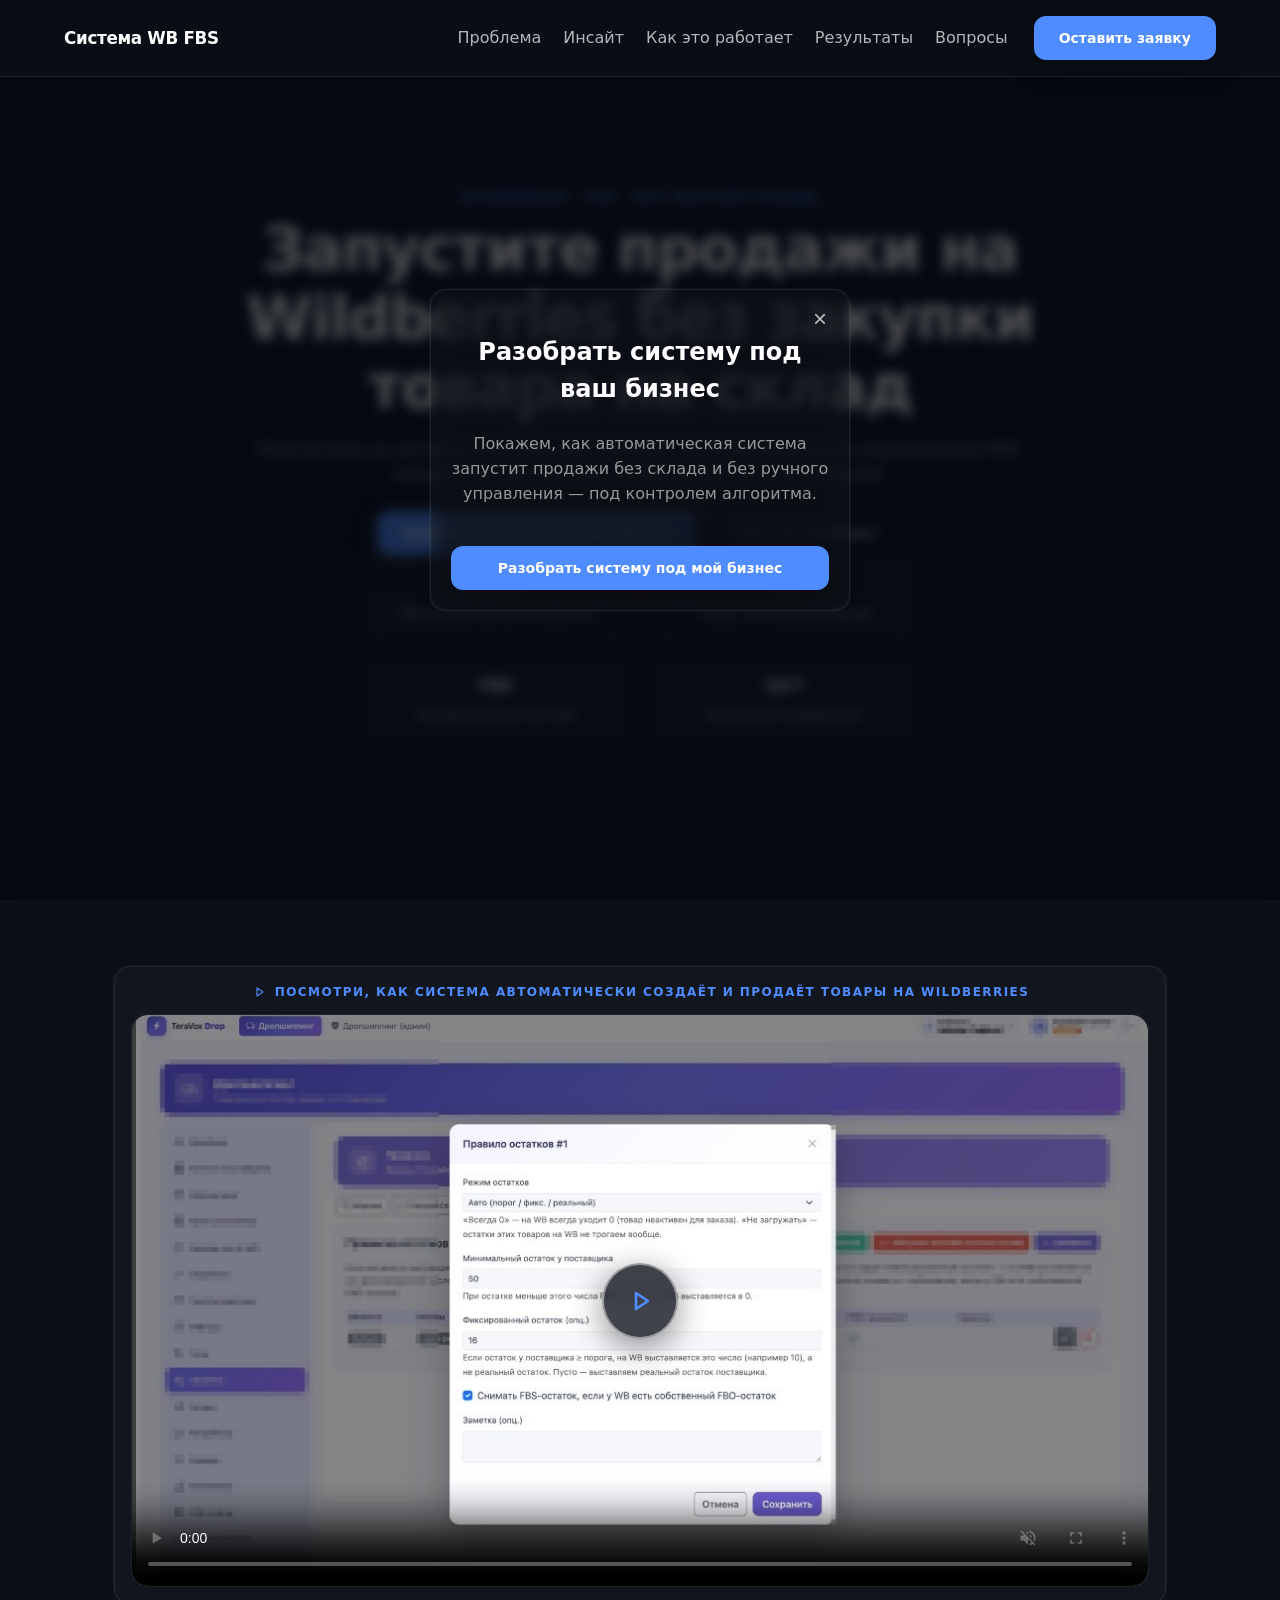
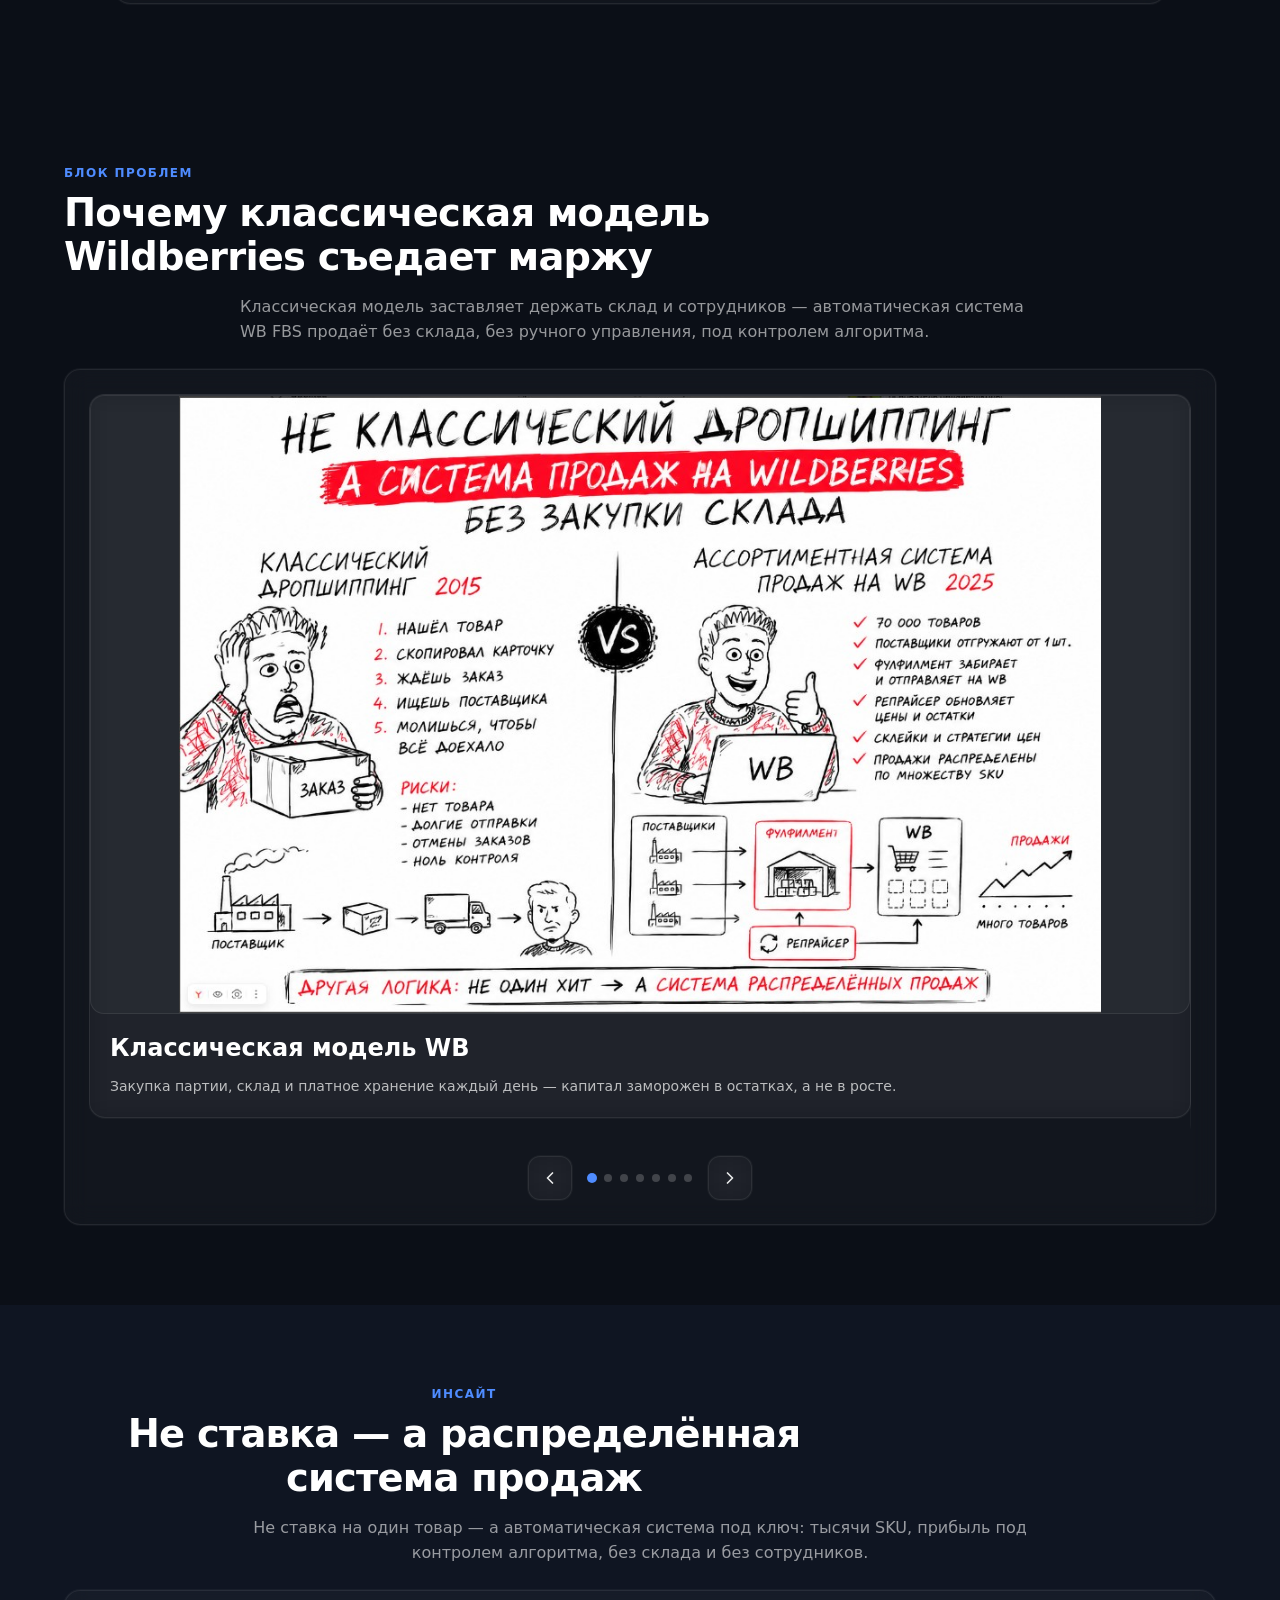
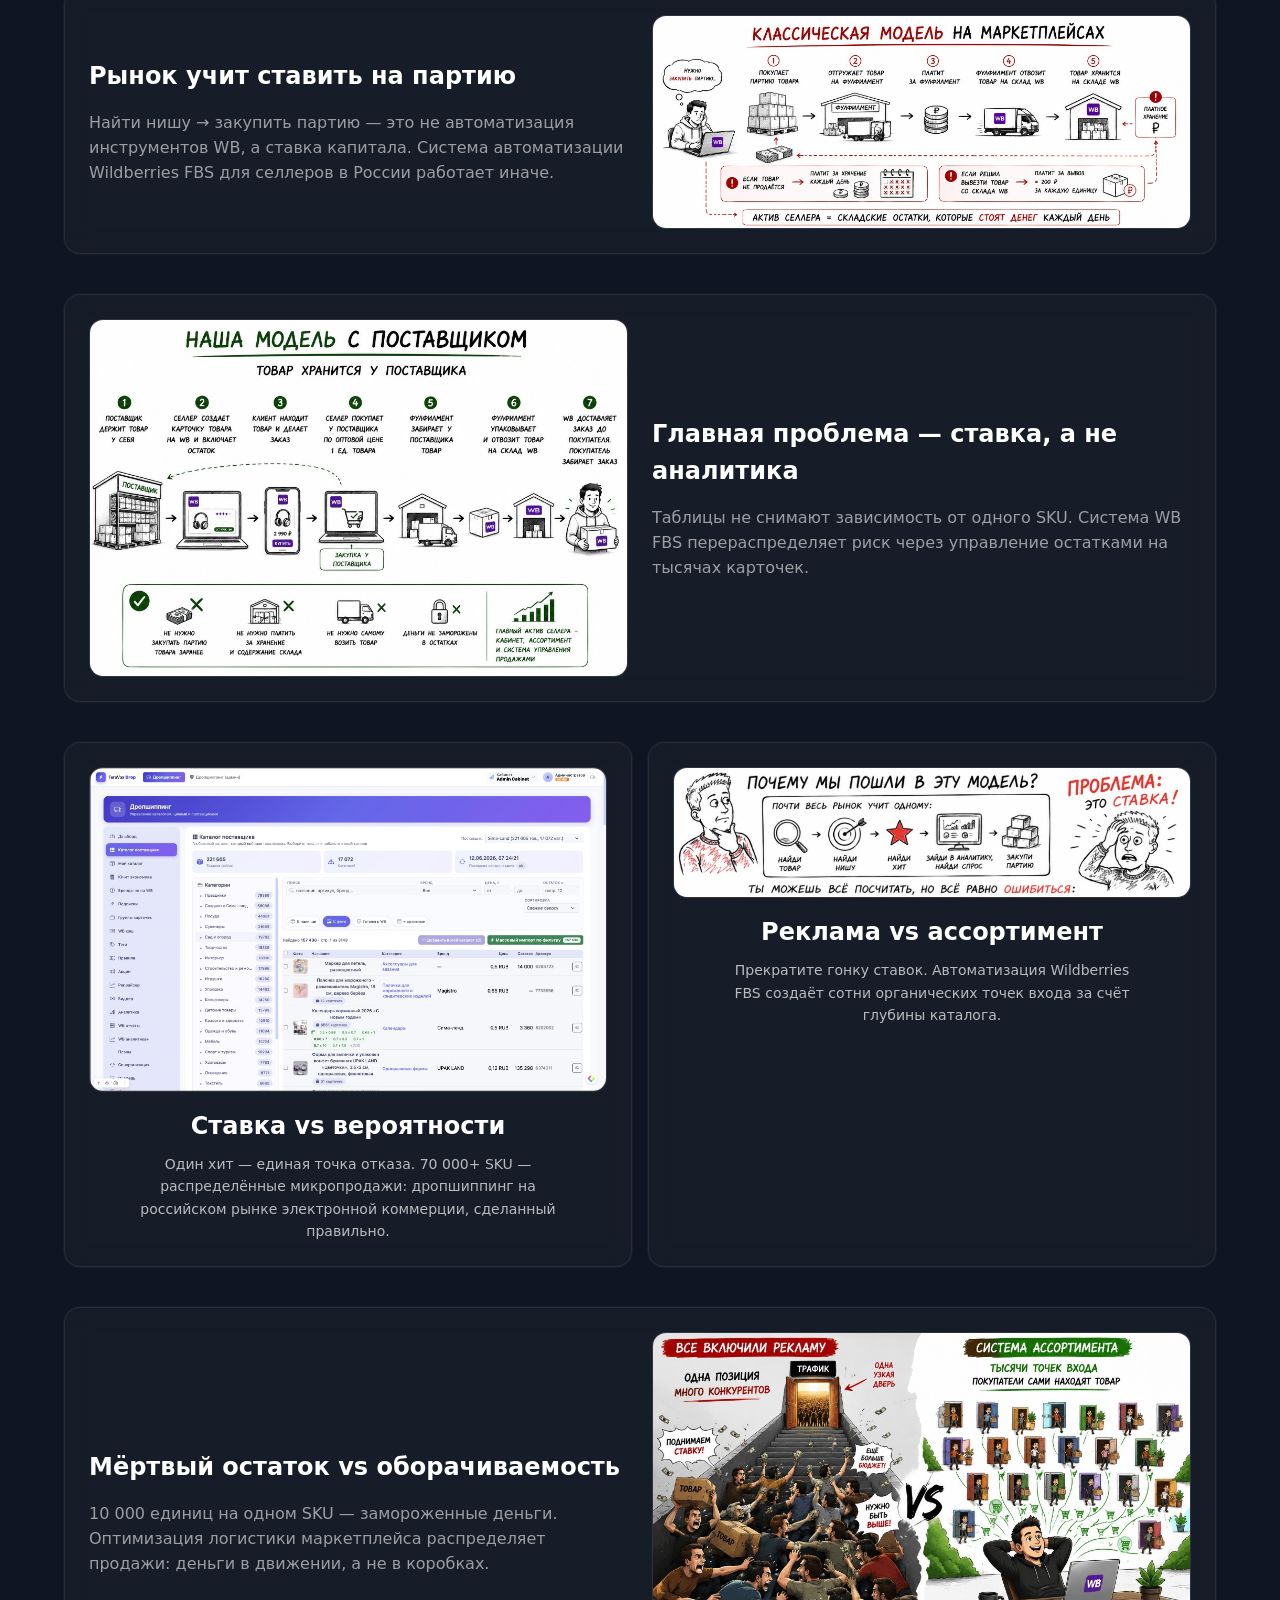
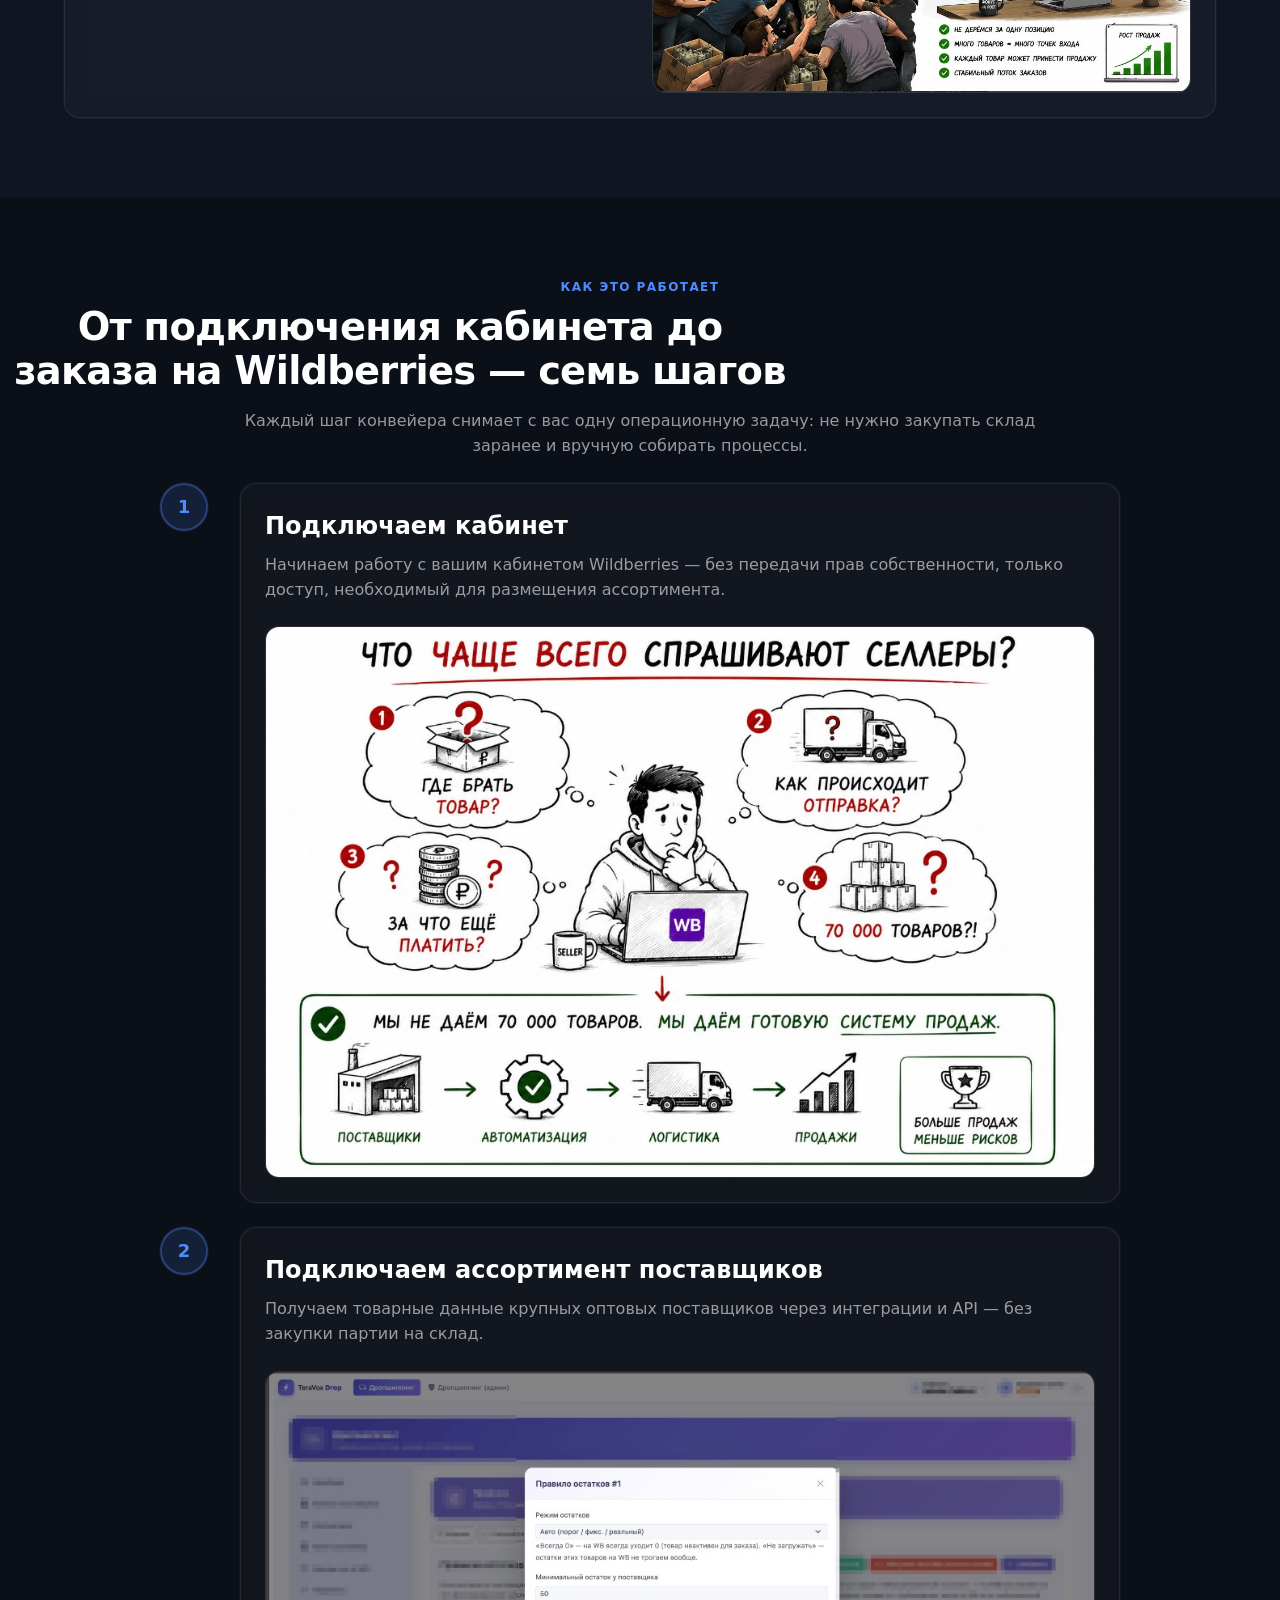
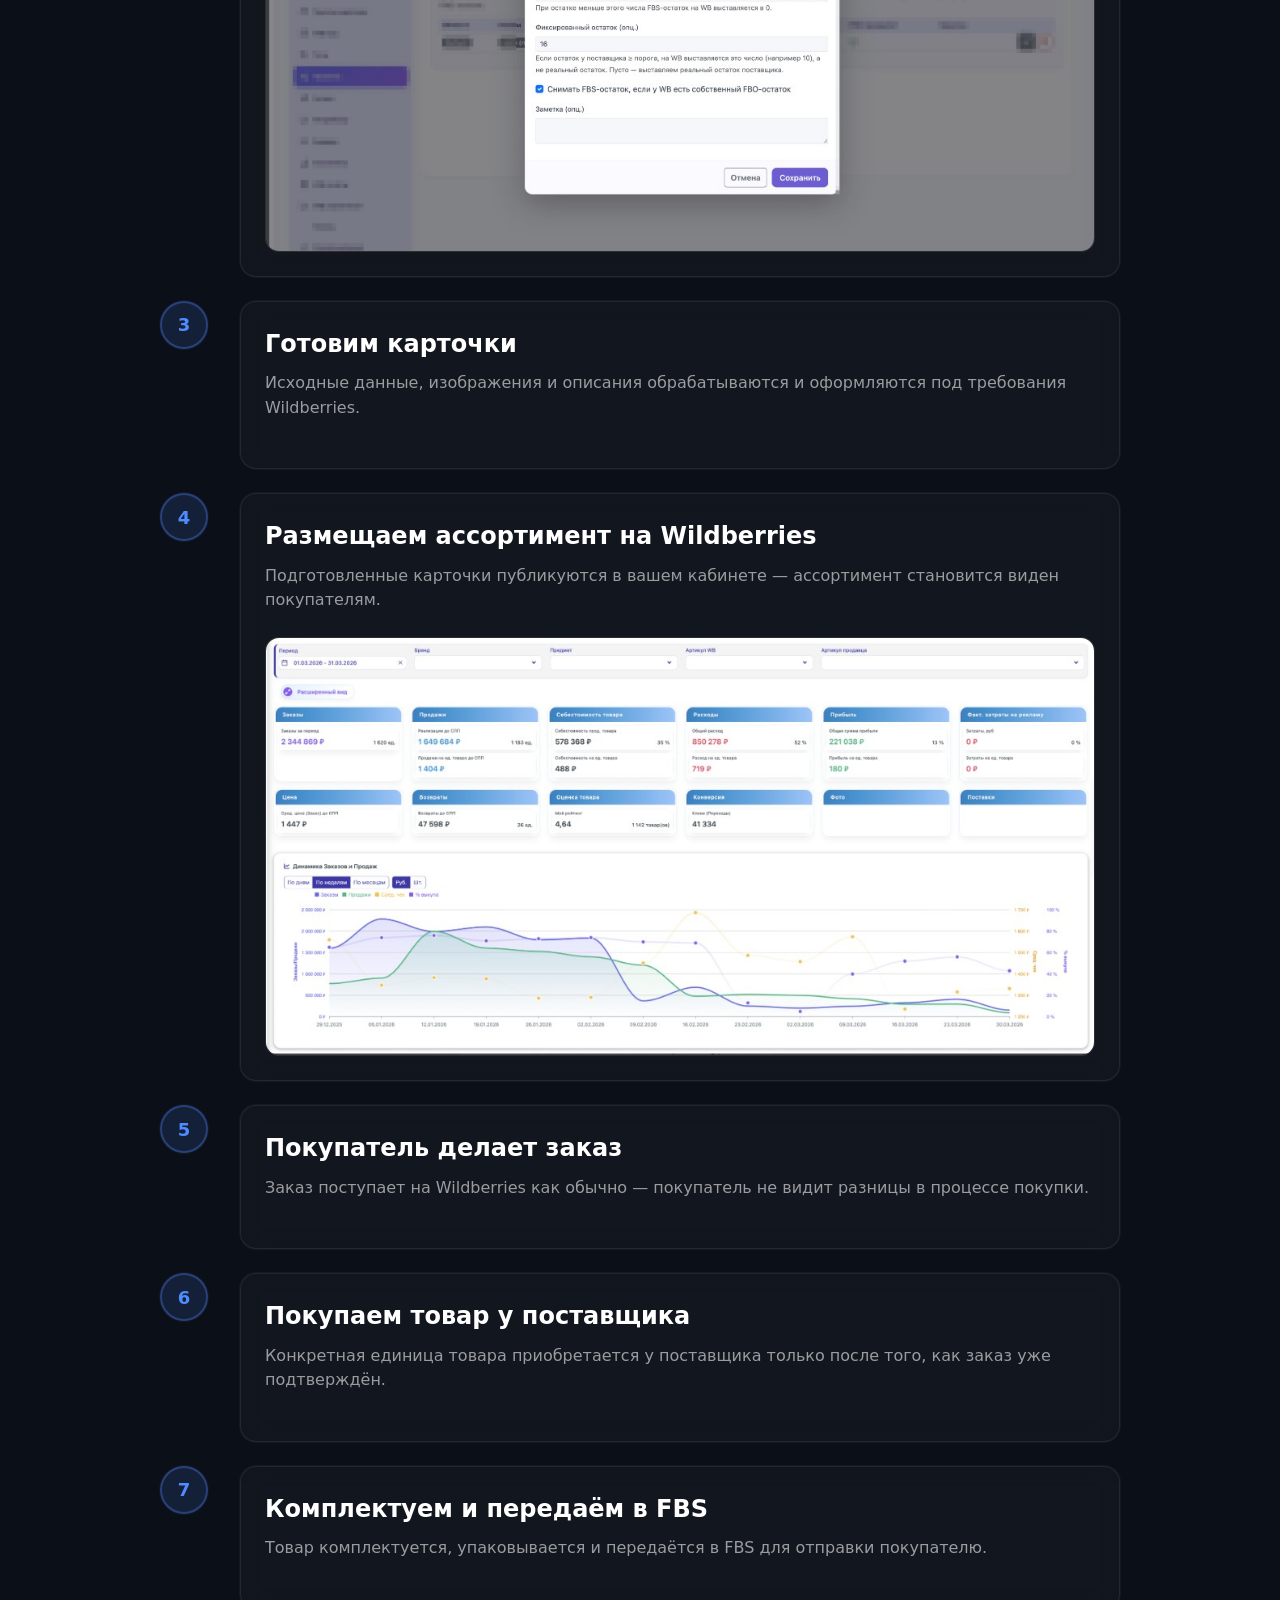
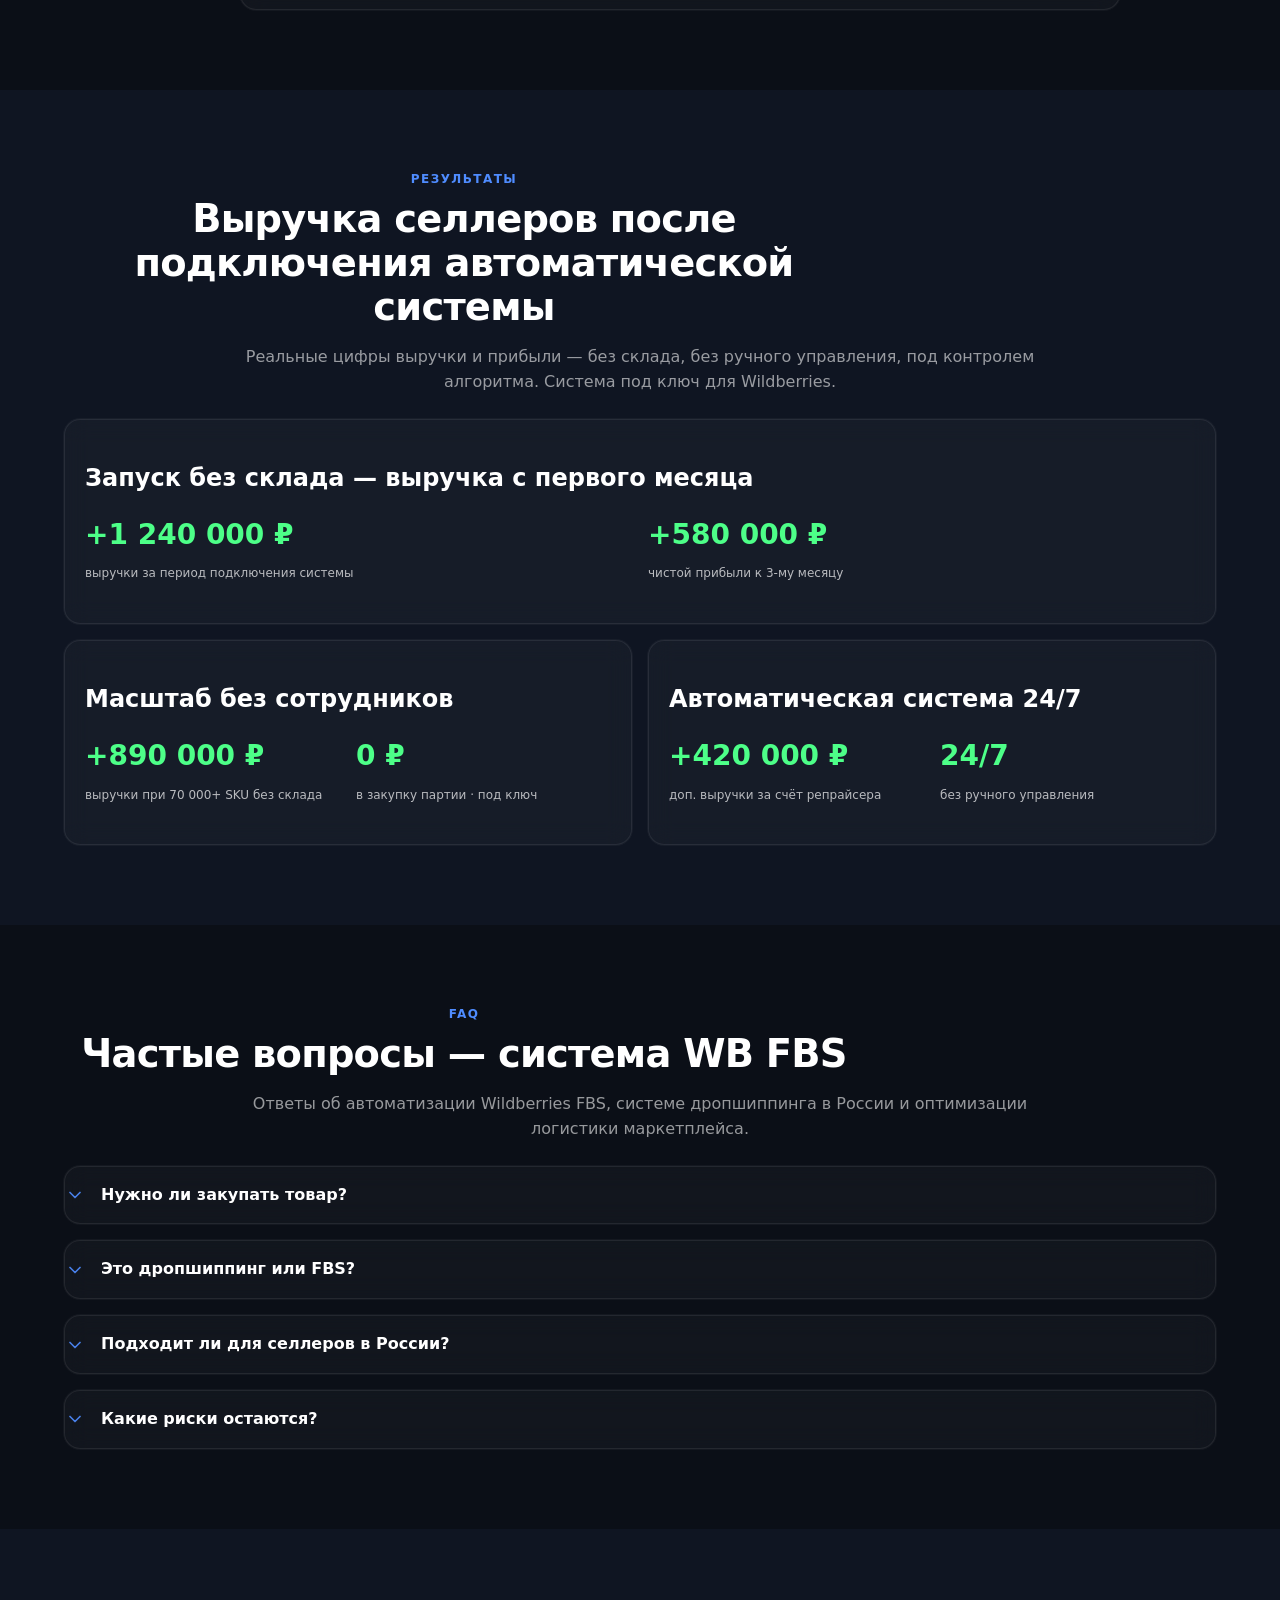
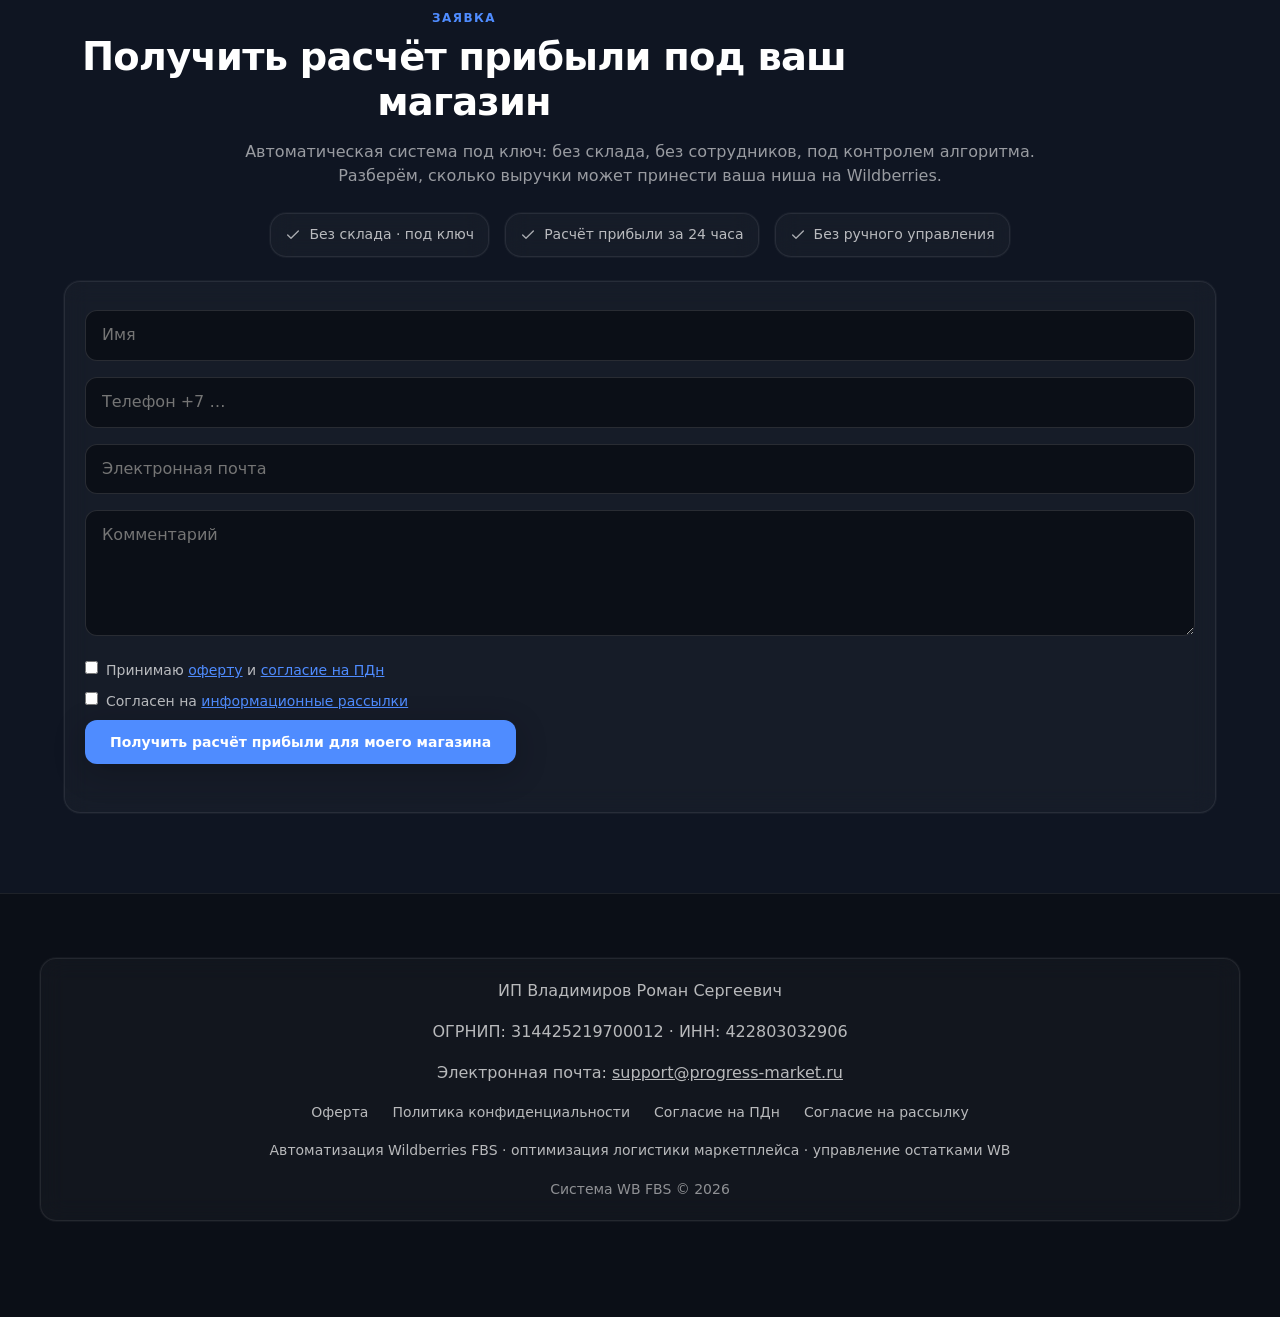
==== commit b6a0012d: "fix: close market v1.1 production integration gaps Co-authored-by: Cursor <cursoragent@cursor.com>" ====
--- a/lifeos/index.html
+++ b/lifeos/index.html
@@ -5,12 +5,84 @@
   <meta name="viewport" content="width=device-width, initial-scale=1.0, viewport-fit=cover">
   <meta name="apple-mobile-web-app-capable" content="yes">
   <meta name="format-detection" content="telephone=no">
-  <title>Система WB FBS — market.teravox.ru</title>
+  <title>Система WB FBS — запуск продаж на Wildberries без закупки склада</title>
+  <meta name="description" content="Запуск продаж на Wildberries по модели FBS без закупки партии на склад: подключение ассортимента поставщиков, подготовка карточек и сопровождение процесса. Получите расчёт под ваш магазин на market.teravox.ru.">
   <meta name="robots" content="index,follow">
   <meta name="theme-color" content="#0b0f17">
   <link rel="canonical" href="https://market.teravox.ru/lifeos/">
+  <meta property="og:type" content="website">
+  <meta property="og:site_name" content="Система WB FBS">
   <meta property="og:url" content="https://market.teravox.ru/lifeos/">
-  <meta property="og:site_name" content="Система WB FBS">
+  <meta property="og:title" content="Система WB FBS — запуск продаж на Wildberries без закупки склада">
+  <meta property="og:description" content="Подключаем ассортимент оптовых поставщиков, готовим карточки и поддерживаем FBS-процесс. Вы приобретаете товар после получения заказа.">
+  <meta property="og:image" content="https://market.teravox.ru/landing/assets/images/03_system/13_system_wb_assortment_model-0373a402-c3c8-43b0-ad29-c8538af6d658.png">
+  <meta property="og:image:alt" content="Система ассортимента WB FBS — панель автоматизации Wildberries">
+  <meta property="og:image:width" content="1024">
+  <meta property="og:image:height" content="592">
+  <meta property="og:locale" content="ru_RU">
+  <meta name="twitter:card" content="summary_large_image">
+  <meta name="twitter:title" content="Система WB FBS — запуск продаж на Wildberries без закупки склада">
+  <meta name="twitter:description" content="FBS без закупки склада: ассортимент поставщиков, карточки и сопровождение процесса. Расчёт под ваш магазин.">
+  <meta name="twitter:image" content="https://market.teravox.ru/landing/assets/images/03_system/13_system_wb_assortment_model-0373a402-c3c8-43b0-ad29-c8538af6d658.png">
+  <script type="application/ld+json">
+  {
+    "@context": "https://schema.org",
+    "@type": "Organization",
+    "name": "Система WB FBS",
+    "url": "https://market.teravox.ru/lifeos/",
+    "logo": "https://market.teravox.ru/landing/assets/images/03_system/13_system_wb_assortment_model-0373a402-c3c8-43b0-ad29-c8538af6d658.png",
+    "email": "support@progress-market.ru"
+  }
+  </script>
+  <script type="application/ld+json">
+  {
+    "@context": "https://schema.org",
+    "@type": "WebSite",
+    "name": "Система WB FBS",
+    "url": "https://market.teravox.ru/lifeos/",
+    "description": "Лендинг сервиса запуска продаж на Wildberries по модели FBS без закупки партии на склад."
+  }
+  </script>
+  <script type="application/ld+json">
+  {
+    "@context": "https://schema.org",
+    "@type": "FAQPage",
+    "mainEntity": [
+      {
+        "@type": "Question",
+        "name": "Нужно ли закупать товар?",
+        "acceptedAnswer": {
+          "@type": "Answer",
+          "text": "Нет. Система WB FBS использует модель поставщика — управление остатками WB без закупки партии. Капитал остаётся ликвидным для селлеров Wildberries в России."
+        }
+      },
+      {
+        "@type": "Question",
+        "name": "Это дропшиппинг или FBS?",
+        "acceptedAnswer": {
+          "@type": "Answer",
+          "text": "Это платформа автоматизации Wildberries FBS: оптимизация логистики маркетплейса, автоматизация остатков, репрайсер — не классическое копирование чужих схем дропшиппинга."
+        }
+      },
+      {
+        "@type": "Question",
+        "name": "Подходит ли для селлеров в России?",
+        "acceptedAnswer": {
+          "@type": "Answer",
+          "text": "Да. Создано для селлеров Wildberries в России и предпринимателей в электронной коммерции — автоматизация инструментов WB с учётом локальных правил FBS."
+        }
+      },
+      {
+        "@type": "Question",
+        "name": "Какие риски остаются?",
+        "acceptedAnswer": {
+          "@type": "Answer",
+          "text": "Риск смещается с закупки партии на управление системой — вы тестируете спрос по каталогу через автоматизацию Wildberries FBS, а не ставку на один SKU."
+        }
+      }
+    ]
+  }
+  </script>
   <style>
     html, body {
       margin: 0;
@@ -75,8 +147,8 @@
       .site-header__shell-cta { width: auto !important; }
     }
   </style>
-  <link rel="stylesheet" href="/landing/styles/ui-kit.css?v=2026.06.19.02">
-  <link rel="stylesheet" href="/landing/styles/styles.css?v=2026.06.19.02">
+  <link rel="stylesheet" href="/landing/styles/ui-kit.css?v=2026.08.07.01">
+  <link rel="stylesheet" href="/landing/styles/styles.css?v=2026.08.07.01">
 </head>
 <body>
 
@@ -102,6 +174,6 @@
     console.warn("[BOOT]", e.reason);
   });
 </script>
-<script type="module" src="/lifeos/app.js?v=2026.06.19.02"></script>
+<script type="module" src="/lifeos/app.js?v=2026.08.07.01"></script>
 </body>
 </html>
--- a/landing/styles/styles.css
+++ b/landing/styles/styles.css
@@ -1190,6 +1190,10 @@
   grid-template-columns: 1fr 1fr;
 }
 
+.case-card--featured.case-card--no-media {
+  grid-template-columns: 1fr;
+}
+
 .case-card--stat .case-card__body--solo {
   background: transparent;
 }
@@ -1418,10 +1422,34 @@
   padding: var(--space-2) var(--space-3) calc(var(--space-2) + env(safe-area-inset-bottom));
   background: linear-gradient(to top, rgba(11, 15, 23, 0.96), rgba(11, 15, 23, 0.72));
   border-top: 1px solid var(--color-border);
+  pointer-events: none;
+}
+
+/* Sticky bar is mobile-only and opt-in via JS (.is-visible).
+   Specificity must beat any later mobile `display:none` resets. */
+@media (max-width: 768px) {
+  .sticky-cta.is-visible {
+    display: block !important;
+    pointer-events: auto;
+  }
+
+  .sticky-cta.is-visible .sticky-cta__btn {
+    display: flex;
+    align-items: center;
+    justify-content: center;
+    min-height: 44px;
+    width: 100%;
+  }
+
+  /* Keep footer / form controls clear of the sticky bar when it is visible. */
+  body.has-sticky-cta-visible .site-footer {
+    padding-bottom: calc(var(--space-6) + 72px + env(safe-area-inset-bottom));
+  }
 }
 
 .sticky-cta__btn {
   width: 100%;
+  min-height: 44px;
 }
 
 .soft-cta,
@@ -1659,10 +1687,6 @@
     margin-left: 3px;
   }
 
-  .sticky-cta {
-    display: none;
-  }
-
   .container {
     padding-left: 16px;
     padding-right: 16px;
